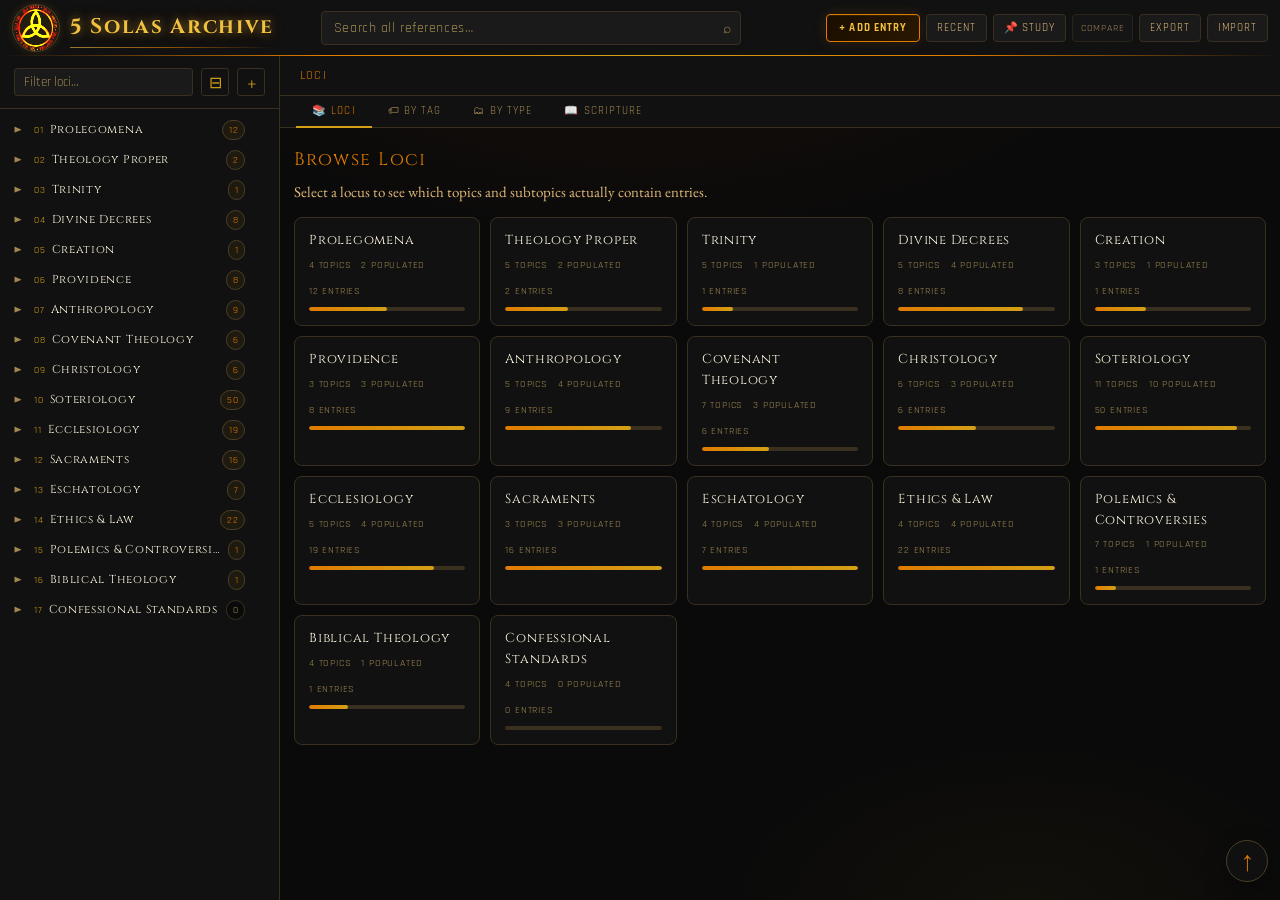
==== index.html @ 0badf87a "Add 9 new features: print, scripture index, study queue, keyboard shortcuts, See Also, collapse/expa" ====
<!DOCTYPE html>
<html lang="en">
<head>
<meta charset="UTF-8">
<meta name="viewport" content="width=device-width, initial-scale=1.0">
<title>5 Solas Archive</title>
<link rel="stylesheet" href="styles.css">
</head>
<body>
<div id="app">

  <!-- HEADER -->
  <header id="header">
    <button id="menu-toggle" onclick="toggleSidebar()" aria-label="Toggle sidebar">☰</button>
    <span id="header-logo-wrap"><img id="header-logo" src="logo.jpg" alt="5 Solas Archive" onerror="this.style.visibility='hidden'"></span>
    <span id="header-title">5 Solas Archive</span>
    <div id="header-search-wrap">
      <input type="text" id="global-search" placeholder="Search all references…" oninput="handleGlobalSearch(this.value)">
      <span class="search-icon">⌕</span>
    </div>
    <div id="header-actions">
      <button id="quick-add-btn" onclick="openQuickAddModal()">+ Add Entry</button>
      <button class="hdr-btn" onclick="showView('recent')">Recent</button>
      <button class="hdr-btn" onclick="showView('study-queue')">📌 Study</button>
      <button class="hdr-btn secondary" id="compare-btn" onclick="showView('compare')">Compare</button>
      <button class="hdr-btn" onclick="exportData()">Export</button>
      <button class="hdr-btn" onclick="document.getElementById('import-file').click()">Import</button>
      <input type="file" id="import-file" accept=".json" style="display:none" onchange="importData(this)">
    </div>
  </header>

  <!-- BODY -->
  <div id="body">

    <!-- SIDEBAR -->
    <nav id="sidebar">
      <div id="sidebar-header">
        <input type="text" id="sidebar-search" placeholder="Filter loci…" oninput="filterTree(this.value)">
        <button id="collapse-tree-btn" onclick="collapseAllTree()" title="Collapse all">⊟</button>
        <button id="add-locus-btn" onclick="openAddNodeModal('locus',null,null)" title="Add Locus">+</button>
      </div>
      <div id="sidebar-tree"></div>
    </nav>

    <!-- SIDEBAR OVERLAY (mobile tap-outside-to-close) -->
    <div id="sidebar-overlay" onclick="closeSidebarMobile()"></div>

    <!-- MAIN -->
    <div id="main">
      <div id="breadcrumb"><span class="bc-item">Select a subtopic</span></div>

      <!-- VIEW TABS -->
      <div id="view-tabs">
        <button class="view-tab active" id="tab-loki" onclick="switchTab('loki')">📚 Loci</button>
        <button class="view-tab" id="tab-tags" onclick="switchTab('tags')">🏷 By Tag</button>
        <button class="view-tab" id="tab-resource" onclick="switchTab('resource')">🗂 By Type</button>
        <button class="view-tab" id="tab-scripture" onclick="switchTab('scripture')">📖 Scripture</button>
      </div>

      <div id="content-area">
        <!-- PULL-TO-REFRESH INDICATOR -->
        <div id="ptr-indicator"><span id="ptr-icon">↓</span><span id="ptr-text">Pull to refresh</span></div>
        <div id="welcome" style="display:none">
          <img id="welcome-logo" src="logo.jpg" alt="5 Solas Archive" onerror="this.style.display='none'">
          <h1>5 Solas Archive</h1>
          <p>A Reformed reference tool for Scripture, confessions, quotes, books, and resources</p>
          <div class="welcome-divider"></div>
          <div id="welcome-stats">
            <div class="ws-stat"><div class="ws-num" id="stat-loci">17</div><div class="ws-label">Loci</div></div>
            <div class="ws-stat"><div class="ws-num" id="stat-entries">0</div><div class="ws-label">Entries</div></div>
            <div class="ws-stat"><div class="ws-num" id="stat-tags">0</div><div class="ws-label">Tags</div></div>
          </div>
          <div id="loci-overview"></div>
        </div>
        <div id="locus-view"      style="display:none"></div>
        <div id="topic-view"      style="display:none"></div>
        <div id="subtopic-view"   style="display:none"></div>
        <div id="search-results"  style="display:none"></div>
        <div id="recent-view"     style="display:none"></div>
        <div id="tag-view"        style="display:none"></div>
        <div id="resource-view"   style="display:none"></div>
        <div id="compare-view"        style="display:none"></div>
        <div id="study-queue-view"    style="display:none"></div>
        <div id="scripture-index-view" style="display:none"></div>
      </div>
    </div>
  </div>
</div>

<!-- MODAL -->
<div id="modal-overlay" onclick="closeModalOnOverlay(event)">
  <div id="modal">
    <div id="modal-header">
      <span id="modal-title">Add Entry</span>
      <button id="modal-close" onclick="closeModal()">✕</button>
    </div>
    <div id="modal-body"></div>
    <div id="modal-footer">
      <button class="btn btn-secondary" onclick="closeModal()">Cancel</button>
      <button class="btn btn-primary" id="modal-save-btn" onclick="saveModalEntry()">Save</button>
    </div>
  </div>
</div>

<div id="entry-detail-overlay" onclick="closeEntryDetailOnOverlay(event)">
  <div id="entry-detail-modal"></div>
</div>

<button id="chrome-toggle-btn" type="button" onclick="toggleChromeMinimized()" title="Hide top bars" aria-label="Hide top bars">↑</button>

<!-- KEYBOARD SHORTCUTS OVERLAY -->
<div id="shortcuts-overlay" onclick="if(event.target===this)toggleShortcutsOverlay()">
  <div id="shortcuts-box">
    <h3>Keyboard Shortcuts</h3>
    <table class="shortcut-table">
      <tbody>
        <tr><td><kbd>/</kbd></td><td>Focus search</td></tr>
        <tr><td><kbd>N</kbd></td><td>New entry</td></tr>
        <tr><td><kbd>H</kbd></td><td>Go home (Loci)</td></tr>
        <tr><td><kbd>?</kbd></td><td>Show / hide shortcuts</td></tr>
        <tr><td><kbd>Esc</kbd></td><td>Close overlay / modal</td></tr>
      </tbody>
    </table>
    <button id="shortcuts-close-btn" onclick="toggleShortcutsOverlay()">Close</button>
  </div>
</div>

<script src="app.js"></script>
</body>
</html>
---- styles.css ----
@import url('https://fonts.googleapis.com/css2?family=Cinzel:wght@400;600;700&family=Courier+Prime:ital,wght@0,400;0,700;1,400&family=EB+Garamond:ital,wght@0,400;0,500;1,400&family=Rajdhani:wght@400;500;600;700&family=Source+Serif+4:wght@400;500;600;700&display=swap');

  :root {
    --bg:        #0a0a0a;
    --bg2:       #111111;
    --bg3:       #1a1a1a;
    --bg4:       #222222;
    --border:    #3a3020;
    --border2:   #4a3f28;
    --gold:      #d4a017;
    --gold2:     #e07b00;
    --gold3:     #f0c040;
    --amber:     #e07b00;
    --text:      #fff8e0;
    --text2:     #e0b87a;
    --text3:     #a08850;
    --red:       #8b2020;
    --green:     #1a5c2a;
    --sidebar-w: 280px;
    --header-h:  56px;
  }

  *, *::before, *::after { box-sizing: border-box; margin: 0; padding: 0; }
  html { height: 100%; overscroll-behavior-y: none; }
  body { height: 100%; overflow: hidden; overscroll-behavior-y: none; }
  body {
    font-family: 'EB Garamond', Georgia, serif; color: var(--text); font-size: 17px; line-height: 1.6;
    background: var(--bg);
    background-image:
      radial-gradient(ellipse 60% 40% at 50% 0%, rgba(200,80,0,0.07) 0%, transparent 70%),
      radial-gradient(ellipse 40% 30% at 80% 100%, rgba(212,160,23,0.04) 0%, transparent 60%);
  }
  button { cursor: pointer; font-family: inherit; }
  input, textarea, select { font-family: inherit; }
  a { color: var(--gold2); text-decoration: none; }
  a:hover { color: var(--gold3); }
  ::-webkit-scrollbar { width: 5px; height: 5px; }
  ::-webkit-scrollbar-track { background: var(--bg2); }
  ::-webkit-scrollbar-thumb { background: var(--border2); border-radius: 3px; }

  /* ===== LAYOUT ===== */
  #app { display: flex; flex-direction: column; height: 100vh; }

  /* ===== HEADER ===== */
  #header {
    min-height: var(--header-h);
    background: var(--bg2);
    border-bottom: none;
    display: flex; align-items: center;
    padding: 0 12px; gap: 10px;
    flex-shrink: 0; z-index: 100; overflow: hidden;
    position: relative;
  }
  #header::after {
    content: '';
    position: absolute; bottom: 0; left: 0; right: 0; height: 1px;
    background: linear-gradient(90deg, transparent, var(--amber), var(--gold), var(--amber), transparent);
    pointer-events: none;
  }
  #header-logo-wrap {
    width: 48px; height: 48px; flex-shrink: 0;
    border-radius: 50%;
    border: 1px solid var(--border2);
    background: rgba(212,160,23,.08);
    overflow: hidden;
    display: inline-flex; align-items: center; justify-content: center;
    box-shadow: 0 0 8px rgba(200,134,10,.18);
  }
  #header-logo { width: 48px; height: 48px; clip-path: circle(49% at center); mix-blend-mode: screen; filter: contrast(2.5) drop-shadow(0 0 9px rgba(200,134,10,.7)); }
  #header-title {
    font-family: 'Cinzel', serif;
    font-size: 21px;
    font-weight: 700;
    letter-spacing: .08em;
    color: var(--gold3);
    text-transform: none;
    text-shadow:
      0 0 8px  rgba(240,192,64,.55),
      0 0 18px rgba(224,123,0,.30),
      0 0 36px rgba(212,160,23,.14),
      0 1px 2px rgba(0,0,0,.7);
    white-space: nowrap;
    flex-shrink: 0;
    position: relative;
  }
  #header-title::after {
    content: '';
    position: absolute;
    bottom: -3px;
    left: 0;
    width: 100%;
    height: 1px;
    background: linear-gradient(90deg, var(--gold3), var(--amber), transparent);
    opacity: .6;
  }
  #header-search-wrap { flex: 1; max-width: 420px; position: relative; margin: 0 auto; }
  #global-search {
    width: 100%; background: var(--bg3); border: 1px solid var(--border);
    color: var(--text); padding: 7px 36px 7px 12px; border-radius: 4px;
    font-size: 14px; font-family: 'Rajdhani', sans-serif; letter-spacing: .04em;
    outline: none; transition: border-color .2s;
  }
  #global-search:focus { border-color: var(--gold); }
  #global-search::placeholder { color: var(--text3); }
  .search-icon { position: absolute; right: 10px; top: 50%; transform: translateY(-50%); color: var(--text3); font-size: 14px; pointer-events: none; }
  #header-actions { display: flex; gap: 6px; flex-shrink: 0; margin-left: auto; }
  .hdr-btn {
    background: var(--bg3); border: 1px solid var(--border); color: var(--text2);
    padding: 6px 10px; border-radius: 4px; font-family: 'Rajdhani', sans-serif;
    font-size: 11px; letter-spacing: .08em; text-transform: uppercase;
    transition: all .2s; white-space: nowrap; flex-shrink: 0;
  }
  .hdr-btn:hover { border-color: var(--gold); color: var(--gold2); }
  .hdr-btn.active { border-color: var(--gold); color: var(--gold2); background: rgba(200,134,10,.08); }

  /* Quick Add Button — gradient accent */
  #quick-add-btn {
    background: linear-gradient(135deg, #1a0e00, #2a1800); border: 1px solid var(--amber); color: var(--gold3);
    padding: 6px 12px; border-radius: 4px; font-family: 'Rajdhani', sans-serif;
    font-size: 11px; letter-spacing: .1em; text-transform: uppercase; font-weight: 700;
    transition: all .2s; white-space: nowrap; flex-shrink: 0;
    box-shadow: 0 0 14px rgba(224,123,0,0.15), inset 0 1px 0 rgba(240,192,64,0.08);
  }
  #quick-add-btn:hover { background: linear-gradient(135deg, #2a1800, #3a2200); box-shadow: 0 0 20px rgba(224,123,0,0.25), inset 0 1px 0 rgba(240,192,64,0.12); }

  /* ===== BODY SPLIT ===== */
  #body { display: flex; flex: 1; overflow: hidden; }

  /* ===== SIDEBAR ===== */
  #sidebar {
    width: var(--sidebar-w); background: var(--bg2);
    border-right: 1px solid var(--border);
    display: flex; flex-direction: column; flex-shrink: 0; overflow: hidden;
  }
  #sidebar-header { padding: 12px 14px; border-bottom: 1px solid var(--border); display: flex; align-items: center; gap: 8px; }
  #sidebar-search {
    flex: 1; background: var(--bg3); border: 1px solid var(--border); color: var(--text);
    padding: 5px 9px; border-radius: 3px; font-size: 13px; font-family: 'Rajdhani', sans-serif; outline: none;
  }
  #sidebar-search:focus { border-color: var(--gold); }
  #sidebar-search::placeholder { color: var(--text3); }
  #add-locus-btn, #collapse-tree-btn {
    background: none; border: 1px solid var(--border); color: var(--gold);
    width: 28px; height: 28px; border-radius: 3px; font-size: 16px;
    display: flex; align-items: center; justify-content: center; flex-shrink: 0; transition: all .2s;
  }
  #add-locus-btn:hover, #collapse-tree-btn:hover { border-color: var(--gold); background: rgba(212,160,23,.1); }
  #sidebar-tree { flex: 1; overflow-y: auto; padding: 6px 0; }

  /* Tree nodes */
  .tree-locus-header {
    display: flex; align-items: center; padding: 5px 10px 5px 14px;
    cursor: pointer; user-select: none; transition: background .15s; gap: 6px;
    position: relative;
  }
  .tree-locus-header:hover { background: var(--bg3); }
  .tree-locus-header:hover .tree-node-add { opacity: 1; }
  .tree-arrow { font-size: 10px; color: var(--text3); width: 14px; flex-shrink: 0; transition: transform .2s; }
  .tree-locus.open > .tree-locus-header > .tree-arrow { transform: rotate(90deg); }
  .tree-locus-num { font-family: 'Rajdhani', sans-serif; font-size: 10px; color: var(--gold); letter-spacing: .08em; flex-shrink: 0; }
  .tree-locus-name { font-family: 'Cinzel', serif; font-size: 11.5px; letter-spacing: .06em; color: var(--text); flex: 1; white-space: nowrap; overflow: hidden; text-overflow: ellipsis; }
  .tree-locus.selected > .tree-locus-header { background: rgba(200,134,10,.12); }
  .tree-locus.selected > .tree-locus-header .tree-locus-name { color: var(--gold2); }
  .tree-children { display: none; padding-left: 12px; }
  .tree-locus.open > .tree-children { display: block; }

  .tree-topic-header {
    display: flex; align-items: center; padding: 4px 10px 4px 10px;
    cursor: pointer; transition: background .15s; gap: 6px; position: relative;
  }
  .tree-topic-header:hover { background: var(--bg3); }
  .tree-topic-header:hover .tree-node-add { opacity: 1; }
  .tree-topic-name {
    font-family: 'Rajdhani', sans-serif; font-size: 12px; letter-spacing: .06em;
    text-transform: uppercase; color: var(--text2); flex: 1;
    white-space: nowrap; overflow: hidden; text-overflow: ellipsis;
  }
  .tree-topic.selected > .tree-topic-header .tree-topic-name { color: var(--gold); }
  .tree-subtopics { display: none; padding-left: 14px; }
  .tree-topic.open > .tree-subtopics { display: block; }

  .tree-subtopic {
    padding: 3px 10px 3px 8px; cursor: pointer; font-family: 'EB Garamond', serif;
    font-size: 13px; color: var(--text3); white-space: nowrap; overflow: hidden; text-overflow: ellipsis;
    border-left: 2px solid transparent; transition: all .15s;
    display: flex; align-items: center; gap: 4px; position: relative;
  }
  .tree-subtopic:hover { color: var(--text); background: var(--bg3); }
  .tree-subtopic.active { color: var(--gold2); border-left-color: var(--gold); background: rgba(200,134,10,.08); }
  .tree-subtopic span.st-label { flex: 1; overflow: hidden; text-overflow: ellipsis; }

  /* Inline add buttons on hover in tree */
  .tree-node-add {
    opacity: 0; background: none; border: 1px solid var(--border2); color: var(--gold);
    width: 18px; height: 18px; border-radius: 2px; font-size: 12px;
    display: flex; align-items: center; justify-content: center;
    flex-shrink: 0; transition: all .15s; line-height: 1;
  }
  .tree-node-add:hover { background: rgba(200,134,10,.2); border-color: var(--gold); }

  /* ===== MAIN PANEL ===== */
  #main { flex: 1; display: flex; flex-direction: column; overflow: hidden; }

  /* Breadcrumb */
  #breadcrumb {
    padding: 10px 20px; border-bottom: 1px solid var(--border);
    display: flex; align-items: center; gap: 6px;
    font-family: 'Rajdhani', sans-serif; font-size: 12px; letter-spacing: .1em;
    text-transform: uppercase; color: var(--text3); flex-shrink: 0;
    background: var(--bg2); flex-wrap: wrap; overflow: hidden;
  }
  .bc-sep { color: var(--border2); flex-shrink: 0; }
  .bc-item { color: var(--text2); overflow: hidden; text-overflow: ellipsis; white-space: nowrap; max-width: 160px; }
  .bc-item.current { color: var(--gold2); max-width: 220px; }
  .bc-link { cursor: pointer; }
  .bc-link:hover { color: var(--gold2); }

  /* View tabs */
  #view-tabs {
    display: flex; gap: 0; border-bottom: 1px solid var(--border);
    background: var(--bg2); flex-shrink: 0; padding: 0 16px;
  }
  .view-tab {
    padding: 8px 16px; font-family: 'Rajdhani', sans-serif; font-size: 11px;
    letter-spacing: .1em; text-transform: uppercase; color: var(--text3);
    border: none; background: none; border-bottom: 2px solid transparent;
    margin-bottom: -1px; cursor: pointer; transition: all .2s;
  }
  .view-tab:hover { color: var(--text2); }
  .view-tab.active { color: var(--gold2); border-bottom-color: var(--gold); }

  /* Sidebar overlay (mobile tap-outside-to-close) */
  #sidebar-overlay { display: none; position: fixed; inset: 0; z-index: 40; background: rgba(0,0,0,.45); }
  #sidebar-overlay.visible { display: block; }

  /* Pull-to-refresh indicator */
  #ptr-indicator {
    display: flex; align-items: center; justify-content: center; gap: 8px;
    height: 0; overflow: hidden; flex-shrink: 0;
    color: var(--gold2); font-family: 'Rajdhani', sans-serif; font-size: 13px;
    letter-spacing: .05em; background: var(--bg2);
  }
  #ptr-icon { font-size: 18px; display: inline-block; transition: transform .2s; }

  /* Content area */
  #content-area { flex: 1; overflow-y: auto; overflow-x: hidden; padding: 0; overscroll-behavior-y: contain; }
  #subtopic-view { padding: 20px 20px 60px 20px; }
  #recent-view   { padding: 20px 20px 60px 20px; }
  #search-results { padding: 20px 20px 60px 20px; }
  #tag-view      { padding: 20px 20px 60px 20px; }
  #resource-view { padding: 20px 20px 60px 20px; }
  #compare-view  { padding: 20px; height: 100%; display: flex; flex-direction: column; }

  /* ===== WELCOME SCREEN ===== */
  #welcome {
    display: flex; flex-direction: column; align-items: center; justify-content: center;
    min-height: 100%; gap: 24px; padding: 40px; text-align: center;
    box-sizing: border-box; max-width: 100%;
  }
  #welcome-logo { width: 120px; height: 120px; clip-path: circle(49% at center); mix-blend-mode: screen; filter: contrast(2.5) drop-shadow(0 0 28px rgba(200,134,10,.75)); flex-shrink: 0; }
  #welcome h1 {
    font-family: 'Cinzel', serif;
    font-size: 30px;
    letter-spacing: .16em;
    background: linear-gradient(160deg, var(--gold3) 0%, var(--gold) 45%, var(--amber) 100%);
    -webkit-background-clip: text;
    -webkit-text-fill-color: transparent;
    background-clip: text;
    text-transform: uppercase;
    overflow-wrap: break-word;
    word-break: break-word;
    max-width: 100%;
    filter: drop-shadow(0 0 12px rgba(212,160,23,.35));
  }
  #welcome p { font-family: 'EB Garamond', serif; font-style: italic; font-size: 18px; color: var(--text2); max-width: 480px; line-height: 1.7; }
  #welcome-stats { display: flex; gap: 36px; flex-wrap: wrap; justify-content: center; }
  .welcome-divider {
    width: 160px;
    height: 1px;
    background: linear-gradient(90deg, transparent, var(--gold), transparent);
    opacity: .5;
    flex-shrink: 0;
  }
  .ws-stat { text-align: center; }
  .ws-num { font-family: 'Cinzel', serif; font-size: 32px; color: var(--gold); }
  .ws-label { font-family: 'Rajdhani', sans-serif; font-size: 12px; letter-spacing: .14em; text-transform: uppercase; color: var(--text3); }

  /* ===== SUBTOPIC VIEW ===== */
  #subtopic-title { font-family: 'Cinzel', serif; font-size: 22px; letter-spacing: .1em; color: var(--gold2); margin-bottom: 6px; }
  #subtopic-meta {
    font-family: 'Rajdhani', sans-serif; font-size: 13px; letter-spacing: .1em; text-transform: uppercase;
    color: var(--text3); margin-bottom: 20px; padding-bottom: 16px; border-bottom: 1px solid var(--border);
    display: flex; flex-wrap: wrap; gap: 6px; align-items: center;
  }
  .subtopic-meta-link {
    color: var(--text2);
    cursor: pointer;
    transition: color .15s;
  }
  .subtopic-meta-link:hover { color: var(--gold2); }
  .subtopic-meta-sep { color: var(--border2); }

  /* SECTIONS */
  .section-block { margin-bottom: 20px; border: 1px solid var(--border); border-radius: 6px; overflow: hidden; }
  .section-header { display: flex; align-items: center; gap: 10px; padding: 10px 16px; background: var(--bg3); border-bottom: 1px solid var(--border); cursor: pointer; user-select: none; }
  .section-header:hover { background: var(--bg4); }
  .section-icon { font-size: 15px; width: 20px; text-align: center; }
  .section-name { font-family: 'Cinzel', serif; font-size: 13px; letter-spacing: .14em; text-transform: uppercase; color: var(--gold); flex: 1; display: flex; align-items: center; }
  .section-name::after { content: ''; flex: 1; height: 1px; background: linear-gradient(90deg, var(--border2), transparent); margin-left: 10px; }
  .section-count { font-family: 'Rajdhani', sans-serif; font-size: 11px; color: var(--text3); background: var(--bg); padding: 2px 8px; border-radius: 10px; border: 1px solid var(--border); }
  .section-toggle { font-size: 10px; color: var(--text3); transition: transform .2s; }
  .section-block.collapsed .section-toggle { transform: rotate(-90deg); }
  .section-add-inline {
    background: none; border: 1px solid var(--border2); color: var(--gold);
    width: 26px; height: 26px; border-radius: 3px; font-size: 16px;
    display: flex; align-items: center; justify-content: center; flex-shrink: 0;
    transition: all .2s; font-family: monospace; line-height: 1;
  }
  .section-add-inline:hover { border-color: var(--gold2); background: rgba(200,134,10,.15); color: var(--gold2); }
  .section-body { padding: 12px; display: flex; flex-direction: column; gap: 8px; background: var(--bg2); }
  .section-block.collapsed .section-body { display: none; }
  @media (hover: none) { .entry-card-actions { opacity: 1 !important; } }
  .add-entry-btn {
    display: flex; align-items: center; gap: 6px; background: none;
    border: 1px dashed var(--border2); color: var(--text3); padding: 8px 12px; border-radius: 4px;
    font-family: 'Rajdhani', sans-serif; font-size: 12px; letter-spacing: .08em; text-transform: uppercase;
    transition: all .2s; width: 100%;
  }
  .add-entry-btn:hover { border-color: var(--gold); color: var(--gold2); background: rgba(200,134,10,.05); }

  /* ENTRY CARDS */
  .entry-card { background: var(--bg); border: 1px solid var(--border); border-radius: 5px; padding: 12px 14px; position: relative; transition: border-color .2s; }
  .entry-card:hover { border-color: var(--border2); }
  .entry-card.pinned { border-left: 3px solid var(--gold); }
  .entry-card-top { display: flex; align-items: flex-start; gap: 10px; margin-bottom: 6px; }
  .entry-card-title { font-family: 'Cinzel', serif; font-size: 15px; letter-spacing: .04em; color: var(--text); flex: 1; line-height: 1.35; }
  .entry-card-actions { display: flex; gap: 4px; opacity: 0; transition: opacity .2s; }
  .entry-card:hover .entry-card-actions { opacity: 1; }
  .entry-action-btn { background: none; border: 1px solid var(--border); color: var(--text3); width: 24px; height: 24px; border-radius: 3px; font-size: 11px; display: flex; align-items: center; justify-content: center; transition: all .15s; }
  .entry-action-btn:hover { border-color: var(--gold); color: var(--gold); }
  .entry-action-btn.del:hover { border-color: #b03030; color: #b03030; }
  .entry-card-body {
    font-family: 'Source Serif 4', Georgia, serif;
    font-size: 16px;
    color: var(--text2);
    line-height: 1.72;
    letter-spacing: 0;
  }
  .entry-quote-text {
    font-family: 'Source Serif 4', Georgia, serif;
    font-style: italic;
    color: var(--text);
    font-size: 18px;
    border-left: 3px solid var(--gold);
    padding-left: 12px;
    margin-bottom: 8px;
    line-height: 1.75;
    letter-spacing: 0;
  }
  .confessional-entry-text {
    font-family: 'Source Serif 4', Georgia, serif;
    font-style: normal;
    font-size: 17px;
    line-height: 1.78;
    letter-spacing: 0;
  }
  .confessional-entry-text p { margin: 0 0 .85em 0; }
  .confessional-entry-text p:last-child { margin-bottom: 0; }
  .entry-meta { font-family: 'Rajdhani', sans-serif; font-size: 14px; letter-spacing: .06em; color: var(--text3); display: flex; gap: 14px; flex-wrap: wrap; margin-top: 8px; line-height: 1.45; }
  .entry-meta span { display: flex; align-items: center; gap: 4px; }

  .confessional-proofs {
    margin-top: 12px;
    padding-top: 10px;
    border-top: 1px solid rgba(212,160,23,.18);
  }
  .proof-links-label {
    display: block;
    color: var(--gold2);
    font-family: 'Rajdhani', sans-serif;
    font-size: 12px;
    font-weight: 700;
    text-transform: uppercase;
    letter-spacing: .1em;
    margin-bottom: 8px;
  }
  .proof-links-help {
    display: block;
    color: var(--text3);
    font-family: 'Rajdhani', sans-serif;
    font-size: 11px;
    letter-spacing: .04em;
    margin-top: 8px;
  }
  .proof-links-wrap {
    display: flex;
    flex-wrap: wrap;
    gap: 8px;
  }
  .proof-link-chip {
    display: inline-flex;
    align-items: center;
    gap: 6px;
    padding: 6px 10px;
    border-radius: 999px;
    border: 1px solid rgba(200,134,10,.34);
    background: rgba(200,134,10,.08);
    color: var(--gold3);
    font-family: 'Rajdhani', sans-serif;
    font-size: 13px;
    letter-spacing: .05em;
    line-height: 1.3;
    text-decoration: none;
    transition: all .18s;
  }
  .proof-link-chip:hover {
    background: rgba(200,134,10,.18);
    border-color: var(--gold2);
    color: var(--gold3);
    transform: translateY(-1px);
  }
  .proof-link-chip::before {
    content: '✝';
    font-size: 11px;
    opacity: .9;
  }
  .entry-tags { display: flex; gap: 5px; flex-wrap: wrap; margin-top: 7px; }
  .tag-pill {
    background: rgba(200,134,10,.12); border: 1px solid rgba(200,134,10,.25);
    color: var(--gold2); font-family: 'Rajdhani', sans-serif; font-size: 10px;
    letter-spacing: .08em; text-transform: uppercase; padding: 2px 8px;
    border-radius: 12px; cursor: pointer; transition: all .15s;
  }
  .tag-pill:hover { background: rgba(200,134,10,.25); }
  .tag-pill.selected { background: rgba(200,134,10,.4); border-color: var(--gold2); color: var(--gold3); }

  /* Scripture */
  .scripture-ref { font-family: 'Cinzel', serif; font-size: 13px; color: var(--gold2); margin-bottom: 4px; }
  .scripture-type { font-family: 'Rajdhani', sans-serif; font-size: 10px; letter-spacing: .1em; text-transform: uppercase; padding: 2px 7px; border-radius: 3px; margin-left: 8px; }
  .scripture-type.proof { background: rgba(26,92,42,.3); color: #5cb87a; border: 1px solid rgba(26,92,42,.5); }
  .scripture-type.typological { background: rgba(200,134,10,.15); color: var(--gold2); border: 1px solid rgba(200,134,10,.3); }
  .scripture-type.disputed { background: rgba(139,32,32,.2); color: #d06060; border: 1px solid rgba(139,32,32,.4); }

  /* ===== SEARCH RESULTS ===== */
  #search-results h2, #tag-view h2, #resource-view h2, #recent-view h2, #compare-view h2 {
    font-family: 'Cinzel', serif; font-size: 16px; color: var(--gold2);
    letter-spacing: .1em; margin-bottom: 16px; padding-bottom: 10px; border-bottom: 1px solid var(--border);
  }
  .search-result-item { background: var(--bg3); border: 1px solid var(--border); border-radius: 5px; padding: 12px 14px; margin-bottom: 10px; cursor: pointer; transition: all .2s; }
  .search-result-item:hover { border-color: var(--gold); background: var(--bg4); }
  .sr-path { font-family: 'Rajdhani', sans-serif; font-size: 10px; letter-spacing: .1em; text-transform: uppercase; color: var(--gold); margin-bottom: 5px; }
  .sr-title { font-family: 'Cinzel', serif; font-size: 13px; color: var(--text); margin-bottom: 4px; }
  .sr-snippet { font-size: 13px; color: var(--text2); }

  /* ===== TAG VIEW ===== */
  .tag-index-grid { display: flex; flex-wrap: wrap; gap: 8px; margin-bottom: 24px; }
  .tag-index-pill {
    background: var(--bg3); border: 1px solid var(--border2); color: var(--text2);
    font-family: 'Rajdhani', sans-serif; font-size: 11px; letter-spacing: .08em;
    text-transform: uppercase; padding: 4px 12px; border-radius: 14px; cursor: pointer; transition: all .2s;
    display: flex; align-items: center; gap: 6px;
  }
  .tag-index-pill:hover { border-color: var(--gold); color: var(--gold2); }
  .tag-index-pill.active { background: linear-gradient(135deg, #2a1800, #1a1000); border-color: var(--amber); color: var(--amber); box-shadow: 0 0 6px rgba(224,123,0,0.2); }
  .tag-count-badge { font-size: 9px; background: var(--bg); border: 1px solid var(--border); color: var(--text3); padding: 1px 5px; border-radius: 8px; }
  .tag-results-header { font-family: 'Cinzel', serif; font-size: 13px; letter-spacing: .1em; color: var(--gold); margin-bottom: 12px; }

  /* ===== RESOURCE VIEW ===== */
  .resource-filter-bar { display: flex; flex-wrap: wrap; gap: 8px; margin-bottom: 16px; align-items: center; }
  .res-filter-btn {
    background: var(--bg3); border: 1px solid var(--border); color: var(--text3);
    font-family: 'Rajdhani', sans-serif; font-size: 11px; letter-spacing: .08em;
    text-transform: uppercase; padding: 5px 12px; border-radius: 4px; cursor: pointer; transition: all .2s;
    display: flex; align-items: center; gap: 6px;
  }
  .res-filter-btn:hover { border-color: var(--gold); color: var(--gold2); }
  .res-filter-btn.active { background: linear-gradient(135deg, #2a1800, #1a1000); border-color: var(--amber); color: var(--amber); box-shadow: 0 0 6px rgba(224,123,0,0.2); }
  .res-search-wrap { position: relative; flex: 1; max-width: 340px; }
  .res-search { width: 100%; background: var(--bg3); border: 1px solid var(--border); color: var(--text); padding: 6px 32px 6px 10px; border-radius: 4px; font-size: 13px; font-family: 'Rajdhani', sans-serif; outline: none; }
  .res-search:focus { border-color: var(--gold); }
  .res-search::placeholder { color: var(--text3); }
  .res-sort-wrap { display: flex; align-items: center; gap: 6px; margin-left: auto; }
  .res-sort-label { font-family: 'Rajdhani', sans-serif; font-size: 10px; letter-spacing: .1em; text-transform: uppercase; color: var(--text3); }
  .res-sort-select { background: var(--bg3); border: 1px solid var(--border); color: var(--text2); padding: 4px 8px; border-radius: 3px; font-size: 12px; font-family: 'Rajdhani', sans-serif; outline: none; appearance: none; }

  /* ===== MODAL ===== */
  #modal-overlay { position: fixed; inset: 0; background: rgba(0,0,0,.75); display: none; align-items: center; justify-content: center; z-index: 1000; padding: 20px; }
  #modal-overlay.open { display: flex; }
  #modal { background: var(--bg2); border: 1px solid var(--border2); border-radius: 8px; width: 100%; max-width: 600px; max-height: 88vh; overflow-y: auto; display: flex; flex-direction: column; }
  #modal-header { padding: 16px 20px; border-bottom: 1px solid var(--border); display: flex; align-items: center; gap: 12px; flex-shrink: 0; background: var(--bg3); }
  #modal-title { font-family: 'Cinzel', serif; font-size: 14px; letter-spacing: .1em; color: var(--gold2); flex: 1; overflow: hidden; text-overflow: ellipsis; white-space: nowrap; }
  #modal-close { background: none; border: none; color: var(--text3); font-size: 18px; padding: 4px; transition: color .2s; }
  #modal-close:hover { color: var(--text); }
  #modal-body { padding: 20px; flex: 1; overflow-y: auto; }
  #modal-footer { padding: 14px 20px; border-top: 1px solid var(--border); display: flex; justify-content: flex-end; gap: 10px; flex-shrink: 0; }

  /* Forms */
  .form-group { margin-bottom: 14px; }
  .form-label { font-family: 'Rajdhani', sans-serif; font-size: 11px; letter-spacing: .12em; text-transform: uppercase; color: var(--text3); display: block; margin-bottom: 5px; }
  .form-input, .form-textarea, .form-select {
    width: 100%; background: var(--bg3); border: 1px solid var(--border); color: var(--text);
    padding: 8px 10px; border-radius: 4px; font-family: 'EB Garamond', serif; font-size: 14px; outline: none; transition: border-color .2s;
  }
  .form-input:focus, .form-textarea:focus, .form-select:focus { border-color: var(--gold); }
  .form-textarea { min-height: 80px; resize: vertical; }
  .form-select { appearance: none; }
  .form-row { display: grid; grid-template-columns: 1fr 1fr; gap: 12px; }

  /* Tag input */
  .tag-input-wrap { border: 1px solid var(--border); border-radius: 4px; background: var(--bg3); padding: 6px 8px; display: flex; flex-wrap: wrap; gap: 5px; cursor: text; transition: border-color .2s; }
  .tag-input-wrap:focus-within { border-color: var(--gold); }
  .tag-input-wrap .tag-pill { cursor: default; display: flex; align-items: center; gap: 4px; }
  .tag-pill-remove { background: none; border: none; color: var(--gold3); font-size: 11px; padding: 0 0 0 2px; line-height: 1; opacity: .7; }
  .tag-pill-remove:hover { opacity: 1; }
  .tag-text-input { background: none; border: none; outline: none; color: var(--text); font-size: 13px; font-family: 'Rajdhani', sans-serif; flex: 1; min-width: 80px; padding: 2px 4px; }
  .tag-dropdown {
    position: absolute; z-index: 200; background: var(--bg2); border: 1px solid var(--border2);
    border-radius: 4px; max-height: 200px; overflow-y: auto; width: 100%;
    box-shadow: 0 8px 24px rgba(0,0,0,.5);
  }
  .tag-dropdown-item { padding: 6px 12px; font-family: 'Rajdhani', sans-serif; font-size: 12px; letter-spacing: .06em; text-transform: uppercase; cursor: pointer; color: var(--text2); transition: all .15s; }
  .tag-dropdown-item:hover { background: var(--bg3); color: var(--gold2); }
  .tag-input-container { position: relative; }

  /* Quick add locus/topic/subtopic selectors */
  .quick-add-path { display: flex; gap: 8px; margin-bottom: 14px; align-items: flex-end; flex-wrap: wrap; }
  .quick-add-path .form-select { flex: 1; }
  .qa-field-wrap { display: flex; flex-direction: column; gap: 4px; flex: 1; min-width: 120px; }
  .qa-row { display: flex; gap: 5px; align-items: center; }
  .qa-add-btn { background: none; border: 1px solid var(--border2); color: var(--gold); height: 34px; padding: 0 8px; border-radius: 3px; font-size: 16px; font-family: monospace; display: flex; align-items: center; justify-content: center; flex-shrink: 0; transition: all .2s; line-height: 1; }
  .qa-add-btn:hover { border-color: var(--gold2); background: rgba(200,134,10,.15); color: var(--gold2); }
  .qa-inline-form { background: var(--bg3); border: 1px solid var(--border2); border-radius: 4px; padding: 8px 10px; margin-top: 4px; gap: 6px; align-items: center; display: none; }
  .qa-inline-form.open { display: flex; }
  .qa-inline-form input { flex: 1; background: var(--bg); border: 1px solid var(--border); color: var(--text); padding: 5px 8px; border-radius: 3px; font-size: 13px; font-family: inherit; outline: none; }
  .qa-inline-form input:focus { border-color: var(--gold); }
  .qa-inline-form .btn { padding: 5px 10px; font-size: 11px; }
  .file-upload-zone { border: 1px dashed var(--border2); border-radius: 4px; padding: 14px 12px; text-align: center; cursor: pointer; transition: all .2s; background: var(--bg3); font-family: 'Rajdhani', sans-serif; font-size: 12px; letter-spacing: .06em; color: var(--text3); }
  .file-upload-zone:hover, .file-upload-zone.dragover { border-color: var(--gold); color: var(--gold2); background: rgba(200,134,10,.05); }
  .file-preview-row { display: flex; align-items: center; gap: 10px; padding: 8px 10px; background: var(--bg3); border: 1px solid var(--border); border-radius: 4px; margin-top: 8px; }
  .file-preview-img { width: 44px; height: 44px; object-fit: cover; border-radius: 3px; border: 1px solid var(--border); }
  .file-preview-info { flex: 1; min-width: 0; }
  .file-preview-name { font-size: 13px; color: var(--text); overflow: hidden; text-overflow: ellipsis; white-space: nowrap; }
  .file-preview-size { font-size: 11px; color: var(--text3); font-family: 'Rajdhani', sans-serif; letter-spacing: .04em; }
  .file-preview-remove { background: none; border: none; color: var(--text3); font-size: 16px; padding: 2px; cursor: pointer; transition: color .15s; }
  .file-preview-remove:hover { color: #c05050; }

  /* Buttons */
  .btn { padding: 8px 18px; border-radius: 4px; font-family: 'Rajdhani', sans-serif; font-size: 13px; letter-spacing: .1em; text-transform: uppercase; border: 1px solid; transition: all .2s; }
  .btn-primary { background: linear-gradient(135deg, #1a0e00, #2a1800); border-color: var(--amber); color: var(--gold3); font-weight: 700; box-shadow: 0 0 14px rgba(224,123,0,0.15), inset 0 1px 0 rgba(240,192,64,0.08); }
  .btn-primary:hover { background: linear-gradient(135deg, #2a1800, #3a2200); box-shadow: 0 0 20px rgba(224,123,0,0.25), inset 0 1px 0 rgba(240,192,64,0.12); }
  .btn-secondary { background: none; border-color: var(--border2); color: var(--text2); }
  .btn-secondary:hover { border-color: var(--gold); color: var(--gold); }
  .btn-danger { background: none; border-color: #7a2020; color: #c05050; }
  .btn-danger:hover { background: rgba(139,32,32,.15); }

  /* Compare */
  #compare-view h2 { flex-shrink: 0; }
  .compare-controls { display: flex; gap: 12px; margin-bottom: 16px; flex-shrink: 0; }
  .compare-columns { display: flex; gap: 16px; flex: 1; overflow: hidden; }
  .compare-col { flex: 1; overflow-y: auto; }
  .compare-col-header { font-family: 'Cinzel', serif; font-size: 13px; color: var(--gold); letter-spacing: .08em; margin-bottom: 12px; padding-bottom: 8px; border-bottom: 1px solid var(--border); position: sticky; top: 0; background: var(--bg); z-index: 1; }

  /* Empty state */
  .empty-state { text-align: center; padding: 30px 20px; color: var(--text3); font-style: italic; font-size: 14px; }

  /* Divider */
  .gold-divider { height: 1px; background: linear-gradient(to right, transparent, var(--gold), transparent); margin: 0; opacity: .3; }

  /* Section path badge on resource view */
  .entry-locus-path {
    display: flex;
    flex-wrap: wrap;
    align-items: center;
    gap: 6px;
    font-family: 'Rajdhani', sans-serif;
    font-size: 12px;
    letter-spacing: .08em;
    text-transform: uppercase;
    color: var(--gold);
    margin-bottom: 4px;
    opacity: .8;
    line-height: 1.35;
  }
  .sr-sec-badge {
    display: inline-flex;
    align-items: center;
    white-space: nowrap;
    flex-shrink: 0;
    font-family: 'Rajdhani', sans-serif;
    font-size: 11px;
    letter-spacing: .08em;
    text-transform: uppercase;
    background: var(--bg4);
    border: 1px solid var(--border2);
    color: var(--text3);
    padding: 3px 8px;
    border-radius: 8px;
    margin-left: 0;
    line-height: 1.2;
  }

  /* Welcome loci overview */
  #loci-overview {
    width: min(960px, 100%);
    margin-top: 10px;
    text-align: left;
  }
  .loci-overview-title {
    font-family: 'Rajdhani', sans-serif;
    font-size: 11px;
    letter-spacing: .14em;
    text-transform: uppercase;
    color: var(--text3);
    margin-bottom: 10px;
    text-align: center;
  }
  .loci-overview-grid {
    display: grid;
    grid-template-columns: repeat(auto-fit, minmax(180px, 1fr));
    gap: 10px;
  }
  .locus-overview-card {
    background: var(--bg2);
    border: 1px solid var(--border);
    border-radius: 8px;
    padding: 12px 14px;
    cursor: pointer;
    transition: all .2s;
  }
  .locus-overview-card:hover {
    border-color: var(--gold);
    background: var(--bg3);
    transform: translateY(-1px);
  }
  .locus-overview-name {
    font-family: 'Cinzel', serif;
    font-size: 13px;
    letter-spacing: .06em;
    color: var(--text);
    margin-bottom: 6px;
  }
  .locus-overview-meta {
    font-family: 'Rajdhani', sans-serif;
    font-size: 10px;
    letter-spacing: .08em;
    text-transform: uppercase;
    color: var(--text3);
    display: flex;
    gap: 10px;
    flex-wrap: wrap;
  }



  /* Loki full-page views */
  #locus-view {
    display: none;
    padding: 18px 14px 60px;
  }
  #topic-view {
    display: none;
    padding: 18px 14px 60px;
  }
  .topic-page-header {
    margin-bottom: 14px;
    padding-bottom: 12px;
    border-bottom: 1px solid var(--border);
  }
  .topic-page-title {
    font-family: 'Cinzel', serif;
    font-size: 22px;
    letter-spacing: .08em;
    color: var(--gold2);
    margin-bottom: 6px;
  }
  .topic-page-meta {
    font-family: 'Rajdhani', sans-serif;
    font-size: 11px;
    letter-spacing: .1em;
    text-transform: uppercase;
    color: var(--text3);
    display: flex;
    flex-wrap: wrap;
    gap: 12px;
  }
  .topic-subtopic-list {
    display: flex;
    flex-direction: column;
    border: 1px solid var(--border);
    border-radius: 8px;
    overflow: hidden;
    background: var(--bg2);
  }
  .topic-subtopic-row {
    display: flex;
    align-items: center;
    gap: 12px;
    padding: 12px 14px;
    border-top: 1px solid rgba(74,63,40,.5);
    cursor: pointer;
    transition: all .18s;
  }
  .topic-subtopic-row:first-child { border-top: none; }
  .topic-subtopic-row:hover { background: rgba(200,134,10,.06); }
  .topic-subtopic-row.is-empty { opacity: .72; }
  .topic-subtopic-row.has-entries { background: linear-gradient(180deg, rgba(200,134,10,.03), transparent 70%); }
  .topic-subtopic-main { flex: 1; min-width: 0; }
  .topic-subtopic-name {
    font-size: 18px;
    color: var(--text);
    line-height: 1.35;
    margin-bottom: 5px;
  }
  .topic-subtopic-meta {
    font-family: 'Rajdhani', sans-serif;
    font-size: 11px;
    letter-spacing: .08em;
    text-transform: uppercase;
    color: var(--text3);
    line-height: 1.4;
  }
  .loki-home-head {
    margin-bottom: 14px;
  }
  .loki-home-title {
    font-family: 'Cinzel', serif;
    font-size: 18px;
    letter-spacing: .08em;
    color: var(--gold2);
    margin-bottom: 6px;
  }
  .loki-home-subtitle {
    font-size: 15px;
    color: var(--text2);
    line-height: 1.5;
  }
  .locus-page-header {
    margin-bottom: 14px;
    padding-bottom: 12px;
    border-bottom: 1px solid var(--border);
  }
  .locus-page-title {
    font-family: 'Cinzel', serif;
    font-size: 22px;
    letter-spacing: .08em;
    color: var(--gold2);
    margin-bottom: 6px;
  }
  .locus-page-meta {
    font-family: 'Rajdhani', sans-serif;
    font-size: 11px;
    letter-spacing: .1em;
    text-transform: uppercase;
    color: var(--text3);
    display: flex;
    flex-wrap: wrap;
    gap: 12px;
  }
  .locus-topic-block {
    border: 1px solid var(--border);
    border-radius: 8px;
    overflow: hidden;
    margin-bottom: 14px;
    background: var(--bg2);
  }
  .locus-topic-head {
    padding: 12px 14px;
    background: var(--bg3);
    border-bottom: 1px solid var(--border);
    cursor: pointer;
    transition: background .18s;
  }
  .locus-topic-head:hover {
    background: var(--bg4);
  }
  .locus-topic-title {
    font-family: 'Cinzel', serif;
    font-size: 15px;
    letter-spacing: .06em;
    color: var(--text);
    margin-bottom: 6px;
  }
  .locus-topic-meta {
    font-family: 'Rajdhani', sans-serif;
    font-size: 11px;
    letter-spacing: .08em;
    text-transform: uppercase;
    color: var(--text3);
    display: flex;
    flex-wrap: wrap;
    gap: 10px;
  }
  .locus-subtopic-list {
    display: flex;
    flex-direction: column;
  }
  .locus-subtopic-row {
    display: flex;
    align-items: center;
    gap: 12px;
    padding: 12px 14px;
    border-top: 1px solid rgba(74,63,40,.5);
    cursor: pointer;
    transition: all .18s;
  }
  .locus-subtopic-row:first-child {
    border-top: none;
  }
  .locus-subtopic-row:hover {
    background: rgba(200,134,10,.06);
  }
  .locus-subtopic-row.is-empty {
    opacity: .72;
  }
  .locus-subtopic-row.has-entries {
    background: linear-gradient(180deg, rgba(200,134,10,.03), transparent 70%);
  }
  .locus-subtopic-main {
    flex: 1;
    min-width: 0;
  }
  .locus-subtopic-name {
    font-size: 18px;
    color: var(--text);
    line-height: 1.35;
    margin-bottom: 5px;
  }
  .locus-subtopic-meta {
    font-family: 'Rajdhani', sans-serif;
    font-size: 11px;
    letter-spacing: .08em;
    text-transform: uppercase;
    color: var(--text3);
    line-height: 1.4;
  }
  .locus-subtopic-empty {
    color: var(--text3);
  }
  .locus-count-badge {
    min-width: 34px;
    height: 34px;
    padding: 0 10px;
    border-radius: 999px;
    border: 1px solid var(--border2);
    display: inline-flex;
    align-items: center;
    justify-content: center;
    font-family: 'Rajdhani', sans-serif;
    font-size: 12px;
    letter-spacing: .08em;
    color: var(--text2);
    background: var(--bg);
    flex-shrink: 0;
    cursor: pointer;
    appearance: none;
    -webkit-appearance: none;
  }
  .locus-subtopic-row.has-entries .locus-count-badge {
    border-color: var(--gold);
    color: var(--gold2);
    background: rgba(200,134,10,.08);
  }
  .locus-section-chips {
    display: flex;
    flex-wrap: wrap;
    gap: 6px;
  }
  .locus-section-chip {
    display: inline-flex;
    align-items: center;
    gap: 4px;
    padding: 2px 8px;
    border: 1px solid rgba(200,134,10,.22);
    border-radius: 999px;
    color: var(--gold2);
    background: rgba(200,134,10,.08);
  }

  .tree-topic-count,
  .tree-subtopic-count,
  .tree-locus-count {
    font-family: 'Rajdhani', sans-serif;
    font-size: 10px;
    letter-spacing: .04em;
    color: var(--text3);
    border: 1px solid var(--border);
    border-radius: 999px;
    padding: 1px 6px;
    flex-shrink: 0;
    background: var(--bg);
  }
  .tree-subtopic.has-entries .tree-subtopic-count,
  .tree-topic-count.has-entries,
  .tree-locus-count.has-entries {
    color: var(--gold2);
    border-color: var(--border2);
    background: rgba(200,134,10,.08);
  }
  .tree-subtopic.empty {
    opacity: .6;
  }
  .tree-subtopic.has-entries .st-label {
    color: var(--text2);
  }

  /* Entry detail overlay */
  #entry-detail-overlay {
    position: fixed;
    inset: 0;
    z-index: 1200;
    background: rgba(0,0,0,.82);
    display: none;
    align-items: flex-start;
    justify-content: center;
    padding: calc(var(--header-h) + 16px) 12px 18px;
    overflow: auto;
  }
  #entry-detail-overlay.open { display: flex; }
  #entry-detail-modal {
    width: min(920px, 100%);
    max-height: calc(100dvh - var(--header-h) - 32px);
    background: var(--bg2);
    border: 1px solid var(--border2);
    border-radius: 12px;
    overflow: auto;
    box-shadow: 0 20px 50px rgba(0,0,0,.45);
  }
  #entry-detail-head {
    padding: 14px 16px 12px;
    border-bottom: 1px solid var(--border);
    background: var(--bg3);
    position: sticky;
    top: 0;
    z-index: 1;
  }
  #entry-detail-topbar {
    display: flex;
    align-items: flex-start;
    gap: 10px;
    margin-bottom: 12px;
  }
  #entry-detail-topbar .sr-sec-badge { margin-right: auto; }
  .entry-detail-path {
    display: flex;
    flex-wrap: wrap;
    gap: 6px;
    align-items: center;
    margin-bottom: 10px;
    font-family: 'Rajdhani', sans-serif;
    font-size: 10px;
    letter-spacing: .1em;
    text-transform: uppercase;
    color: var(--text3);
    line-height: 1.4;
  }
  .entry-detail-path .path-link {
    color: var(--text2);
    cursor: pointer;
  }
  .entry-detail-path .path-link:hover {
    color: var(--gold2);
  }
  .entry-detail-path .path-current {
    color: var(--gold2);
  }
  #entry-detail-close {
    background: none;
    border: 1px solid var(--border2);
    color: var(--text2);
    width: 40px;
    height: 40px;
    border-radius: 6px;
    font-size: 20px;
    flex-shrink: 0;
  }
  #entry-detail-close:hover { border-color: var(--gold); color: var(--gold2); }
  .entry-detail-actions {
    display: flex;
    gap: 6px;
    flex-shrink: 0;
  }
  .entry-detail-title {
    font-family: 'Cinzel', serif;
    font-size: clamp(22px, 4vw, 38px);
    line-height: 1.2;
    letter-spacing: .04em;
    color: var(--text);
  }
  .entry-detail-path {
    font-family: 'Rajdhani', sans-serif;
    font-size: 11px;
    letter-spacing: .1em;
    text-transform: uppercase;
    color: var(--gold);
    margin-bottom: 10px;
    display: flex;
    flex-wrap: wrap;
    gap: 6px;
    line-height: 1.4;
  }
  #entry-detail-content { padding: 18px 16px 22px; }
  #entry-detail-content .entry-quote-text,
  #entry-detail-content .entry-card-body,
  #entry-detail-content .scripture-ref {
    font-family: 'Source Serif 4', Georgia, serif;
    font-size: 21px;
    line-height: 1.82;
    letter-spacing: 0;
  }
  #entry-detail-content .entry-meta {
    font-size: 15px;
    gap: 16px;
    margin-top: 14px;
    line-height: 1.5;
  }
  #entry-detail-content .tag-pill {
    font-size: 11px;
    padding: 4px 10px;
  }
  #entry-detail-content .proof-link-chip {
    font-size: 14px;
    padding: 7px 12px;
  }
  #entry-detail-content .proof-links-label {
    font-size: 13px;
  }
  .entry-card.clickable-card { cursor: pointer; }
  @media (max-width: 520px) {
    #entry-detail-overlay {
      padding: calc(var(--header-h) + 12px) 8px 12px;
    }
    #entry-detail-modal {
      max-height: calc(100dvh - var(--header-h) - 20px);
      border-radius: 10px;
    }
    #entry-detail-head {
      padding: 12px 12px 10px;
    }
    #entry-detail-content {
      padding: 14px 12px 18px;
    }
    #entry-detail-content .entry-quote-text,
    #entry-detail-content .entry-card-body,
    #entry-detail-content .scripture-ref {
      font-family: 'Source Serif 4', Georgia, serif;
      font-size: 18px;
      line-height: 1.74;
      letter-spacing: 0;
    }
    #entry-detail-content .entry-meta { font-size: 14px; }
    .loci-overview-grid {
      grid-template-columns: 1fr;
    }
  }

  /* Responsive */
  @media (max-width: 680px) {
    :root { --sidebar-w: 240px; }
    #header-title { display: none; }
    .form-row { grid-template-columns: 1fr; }
    #welcome { padding: 28px 20px; gap: 18px; justify-content: flex-start; }
    #welcome-stats { flex-wrap: wrap; gap: 20px; justify-content: center; }
    #welcome h1 { font-size: 22px; letter-spacing: .09em; }
    #welcome p { font-size: 15px; }
    #welcome-logo { width: 86px; height: 86px; }
    .ws-num { font-size: 26px; }
  }
  @media (max-width: 520px) {
    :root { --header-h: 108px; }
    #header {
      padding: 8px;
      gap: 8px;
      align-content: flex-start;
      flex-wrap: wrap;
      min-height: var(--header-h);
    }
    #menu-toggle { display: flex !important; order: 2; }
    #header-logo-wrap { order: 0; }
    #header-title::after {
      content: '';
      display: block;
      width: 100%;
      max-width: 220px;
      height: 1px;
      margin-top: 5px;
      background: linear-gradient(90deg, rgba(240,192,64,.75), rgba(224,123,0,.35), transparent);
      opacity: .85;
    }
    #header-title {
      display: block;
      order: 1;
      flex: 1 1 auto;
      min-width: 0;
      margin-left: 8px;
      margin-right: auto;
      font-family: 'Cinzel', serif;
      font-size: 21px;
      font-weight: 700;
      letter-spacing: .06em;
      text-transform: none;
      color: var(--gold3);
      text-shadow:
        0 0 8px  rgba(240,192,64,.55),
        0 0 18px rgba(224,123,0,.30),
        0 0 36px rgba(212,160,23,.14),
        0 1px 2px rgba(0,0,0,.7);
      white-space: nowrap;
      overflow: hidden;
      text-overflow: ellipsis;
      line-height: 1.08;
    }
    #header-actions {
      order: 2;
      margin-left: 0;
      flex: 1 1 auto;
      min-width: 0;
      overflow-x: auto;
      overflow-y: hidden;
      scrollbar-width: none;
      -webkit-overflow-scrolling: touch;
      padding-bottom: 2px;
      gap: 6px;
    }
    #header-actions::-webkit-scrollbar { display: none; }
    #header-search-wrap {
      order: 3;
      flex: 1 1 100%;
      max-width: none;
      margin: 0;
    }
    #global-search {
      padding: 9px 34px 9px 12px;
      font-size: 15px;
    }
    .search-icon { right: 12px; }
    .hdr-btn, #quick-add-btn {
      padding: 7px 10px;
      font-size: 11px;
    }
    #sidebar { position: fixed; left: 0; top: var(--header-h); bottom: 0; z-index: 50; transform: translateX(-100%); transition: transform .25s; }
    #sidebar.open { transform: translateX(0); box-shadow: 4px 0 20px rgba(0,0,0,.5); }
    /* Welcome */
    #welcome { gap: 14px; padding: 22px 16px 28px; justify-content: flex-start; }
    #welcome h1 { font-size: 18px; letter-spacing: .06em; }
    #welcome p { font-size: 14px; }
    #welcome-logo { width: 72px; height: 72px; }
    #welcome-stats { gap: 18px; }
    .ws-num { font-size: 22px; }
    .ws-label { font-size: 11px; }
    /* View tabs */
    .view-tab { padding: 10px 18px; font-size: 12px; }
    /* Sidebar tree — bigger touch targets */
    .tree-locus-header, .tree-topic-header { min-height: 42px; }
    .tree-subtopic { font-size: 15px; min-height: 38px; padding: 8px 10px 8px 8px; }
    .tree-node-add { width: 28px; height: 28px; }
    #sidebar-search { font-size: 15px; padding: 7px 10px; }
    /* Subtopic */
    #subtopic-view { padding: 16px 14px 60px; }
    #subtopic-title { font-size: 20px; }
    .section-name { font-size: 12px; }
    .section-header { padding: 12px 14px; }
    .entry-card { padding: 14px 14px; }
    .entry-card-title { font-size: 17px; line-height: 1.35; }
    .entry-quote-text { font-size: 17px; }
    .entry-card-body { font-size: 16px; }
    .entry-action-btn { width: 36px; height: 36px; font-size: 14px; }
    .add-entry-btn { font-size: 14px; padding: 10px 12px; }
    /* Quick Add modal — fix overlap */
    .quick-add-path { flex-direction: column; gap: 12px; }
    .qa-field-wrap { min-width: 100%; }
    #modal-overlay { padding: 8px; }
    #modal-body { padding: 14px; }
    #modal-header { padding: 14px 16px; }
    /* Form fields */
    .form-label { font-size: 12px; }
    .form-input, .form-textarea, .form-select { font-size: 16px; padding: 10px 12px; }
    .form-textarea { min-height: 90px; }
    /* Tag input */
    .tag-input-wrap { min-height: 44px; }
    .tag-text-input { font-size: 14px; }
    .tag-dropdown { max-height: 160px; }
    /* Filter chips */
    .topic-filter-chip { font-size: 12px; padding: 6px 12px; }
    .topic-search-input { font-size: 15px; padding: 8px 30px 8px 12px; }
    .topic-sort-select { font-size: 13px; }
    .topic-tag-chip { font-size: 11px; padding: 4px 11px; }
    /* Buttons */
    .btn { padding: 10px 18px; font-size: 14px; }
    #quick-add-btn { padding: 8px 14px; font-size: 12px; }
    .hdr-btn { font-size: 11px; padding: 6px 10px; }
    /* Breadcrumb */
    #breadcrumb { font-size: 11px; padding: 8px 14px; }
  }
  #menu-toggle { display: none; background: none; border: 1px solid var(--border); color: var(--text2); width: 32px; height: 32px; border-radius: 4px; align-items: center; justify-content: center; font-size: 16px; }

  /* ===== COMPARE BUTTON SECONDARY ===== */
  .hdr-btn.secondary { font-size: 10px; padding: 4px 8px; opacity: .65; }
  .hdr-btn.secondary:hover { opacity: 1; }

  /* ===== TOPIC CONTROLS (filter bar / search / sort) ===== */
  .topic-controls { margin-bottom: 14px; display: flex; flex-direction: column; gap: 8px; }
  .topic-filter-bar { display: flex; flex-wrap: wrap; gap: 5px; align-items: center; }
  .topic-filter-chip {
    background: var(--bg3); border: 1px solid var(--border); color: var(--text3);
    font-family: 'Rajdhani', sans-serif; font-size: 11px; letter-spacing: .07em;
    text-transform: uppercase; padding: 4px 10px; border-radius: 12px;
    cursor: pointer; transition: all .2s; display: flex; align-items: center; gap: 4px;
  }
  .topic-filter-chip:hover { border-color: var(--gold); color: var(--gold2); }
  .topic-filter-chip.active { background: linear-gradient(135deg, #2a1800, #1a1000); border-color: var(--amber); color: var(--amber); box-shadow: 0 0 6px rgba(224,123,0,0.2); }
  .topic-filter-all { border-color: var(--border2); font-weight: 600; }
  .topic-search-row { display: flex; flex-wrap: wrap; gap: 8px; align-items: center; }
  .topic-search-wrap { position: relative; flex: 1; min-width: 140px; max-width: 300px; }
  .topic-search-input {
    width: 100%; background: var(--bg3); border: 1px solid var(--border); color: var(--text);
    padding: 5px 28px 5px 10px; border-radius: 4px; font-size: 13px;
    font-family: 'Rajdhani', sans-serif; letter-spacing: .03em; outline: none; transition: border-color .2s;
  }
  .topic-search-input:focus { border-color: var(--gold); }
  .topic-search-input::placeholder { color: var(--text3); }
  .topic-sort-wrap { display: flex; align-items: center; gap: 5px; margin-left: auto; }
  .topic-sort-label { font-family: 'Rajdhani', sans-serif; font-size: 10px; letter-spacing: .1em; text-transform: uppercase; color: var(--text3); }
  .topic-sort-select {
    background: var(--bg3); border: 1px solid var(--border); color: var(--text2);
    padding: 4px 8px; border-radius: 3px; font-size: 12px;
    font-family: 'Rajdhani', sans-serif; outline: none; appearance: none;
  }
  .topic-sort-select:focus { border-color: var(--gold); }

  /* ===== TOPIC TAG BAR ===== */
  .topic-tag-bar { display: flex; flex-wrap: wrap; gap: 5px; margin-bottom: 4px; }
  .topic-tag-chip {
    background: var(--bg3); border: 1px solid var(--border2); color: var(--text3);
    font-family: 'Rajdhani', sans-serif; font-size: 10px; letter-spacing: .07em;
    text-transform: uppercase; padding: 2px 9px; border-radius: 10px;
    cursor: pointer; transition: all .15s;
  }
  .topic-tag-chip:hover { border-color: var(--gold); color: var(--gold2); }
  .topic-tag-chip.active { background: rgba(200,134,10,.22); border-color: var(--gold2); color: var(--gold3); }

  /* ===== FEATURED / PINNED BLOCK ===== */
  .featured-block {
    margin-bottom: 20px; border: 1px solid rgba(200,134,10,.4);
    border-radius: 6px; overflow: hidden;
  }
  .featured-block > .section-header { background: rgba(200,134,10,.1); }
  .featured-block > .section-header .section-name { color: var(--gold2); }
  .featured-block > .section-body { background: rgba(200,134,10,.03); }

  /* ===== TOPIC STATS ROW ===== */
  .topic-stats-row {
    display: flex; align-items: center; gap: 12px; margin-bottom: 10px;
    font-family: 'Rajdhani', sans-serif; font-size: 11px; letter-spacing: .08em;
    text-transform: uppercase; color: var(--text3);
  }
  .clear-filters-btn {
    background: none; border: 1px solid var(--border2); color: var(--text3);
    font-family: 'Rajdhani', sans-serif; font-size: 10px; letter-spacing: .08em;
    text-transform: uppercase; padding: 2px 9px; border-radius: 3px; cursor: pointer; transition: all .2s;
  }
  .clear-filters-btn:hover { border-color: var(--gold); color: var(--gold2); }

  /* ===== ADD MODAL — DESTINATION PICKER ===== */
  .qa-dest-bar {
    display: flex; align-items: center; gap: 8px; flex-wrap: wrap;
    padding: 9px 12px; background: var(--bg3); border: 1px solid var(--border);
    border-radius: 5px; margin-bottom: 12px;
  }
  .qa-dest-label {
    font-family: 'Rajdhani', sans-serif; font-size: 10px; letter-spacing: .12em;
    text-transform: uppercase; color: var(--text3); flex-shrink: 0;
  }
  .qa-dest-path {
    flex: 1; font-family: 'EB Garamond', serif; font-size: 15px; color: var(--text2);
    min-width: 0; overflow: hidden; text-overflow: ellipsis; white-space: nowrap;
  }
  .qa-dest-btn {
    background: none; border: 1px solid var(--border2); color: var(--text3);
    font-family: 'Rajdhani', sans-serif; font-size: 10px; letter-spacing: .08em;
    text-transform: uppercase; padding: 4px 10px; border-radius: 3px;
    cursor: pointer; transition: all .2s; flex-shrink: 0;
  }
  .qa-dest-btn:hover { border-color: var(--gold); color: var(--gold2); }
  .qa-dest-picker {
    display: none; background: var(--bg3); border: 1px solid var(--border);
    border-radius: 5px; padding: 10px 12px; margin-bottom: 12px;
  }
  .qa-dest-picker.open { display: block; }
  .qa-dest-search {
    width: 100%; background: var(--bg); border: 1px solid var(--border2);
    color: var(--text); padding: 8px 12px; border-radius: 4px;
    font-size: 15px; font-family: 'EB Garamond', serif; outline: none;
    transition: border-color .2s; margin-bottom: 8px;
  }
  .qa-dest-search:focus { border-color: var(--gold); }
  .qa-dest-search::placeholder { color: var(--text3); }
  .qa-recent-label {
    font-family: 'Rajdhani', sans-serif; font-size: 9px; letter-spacing: .12em;
    text-transform: uppercase; color: var(--text3); margin: 4px 0 5px;
  }
  .qa-dest-recent-item, .qa-dest-result {
    display: block; width: 100%; text-align: left; background: none;
    border: 1px solid var(--border);
    padding: 7px 10px; border-radius: 3px; cursor: pointer;
    transition: all .15s; margin-bottom: 4px;
    white-space: normal; word-break: break-word;
  }
  .qa-dest-recent-item:hover, .qa-dest-result:hover { border-color: var(--gold); background: rgba(212,160,23,.05); }
  .qa-dest-result-path, .qa-dest-recent-path {
    display: block; font-family: 'Rajdhani', sans-serif; font-size: 10px;
    letter-spacing: .06em; text-transform: uppercase; color: var(--text3); margin-bottom: 2px;
    overflow: hidden; text-overflow: ellipsis; white-space: nowrap;
  }
  .qa-dest-result-sub, .qa-dest-recent-sub {
    display: block; font-family: 'EB Garamond', serif; font-size: 15px; color: var(--text2);
    line-height: 1.3;
  }
  .qa-dest-recent-item:hover .qa-dest-recent-sub,
  .qa-dest-result:hover .qa-dest-result-sub { color: var(--gold2); }
  #qa-dest-results .qa-dest-result:last-child { margin-bottom: 0; }
  .qa-no-results { font-size: 13px; color: var(--text3); padding: 4px 2px; font-style: italic; }
  .qa-create-dest {
    margin-top: 10px; border-top: 1px solid var(--border); padding-top: 8px;
  }
  .qa-create-dest > summary {
    font-family: 'Rajdhani', sans-serif; font-size: 11px; letter-spacing: .08em;
    text-transform: uppercase; color: var(--text3); cursor: pointer; padding: 3px 0;
    list-style: none; display: flex; align-items: center; gap: 5px;
  }
  .qa-create-dest > summary::-webkit-details-marker { display: none; }
  .qa-create-dest > summary::before { content: '▶'; font-size: 8px; }
  .qa-create-dest[open] > summary::before { content: '▼'; }
  .qa-create-dest > summary:hover { color: var(--gold2); }
  .qa-create-sel-group { display: flex; flex-direction: column; gap: 8px; margin-top: 8px; }
  .qa-use-dest-btn {
    width: 100%; margin-top: 6px; text-align: center;
    padding: 8px; background: none; border: 1px solid var(--border2);
    color: var(--text2); font-family: 'Rajdhani', sans-serif; font-size: 12px;
    letter-spacing: .08em; text-transform: uppercase; border-radius: 3px;
    cursor: pointer; transition: all .2s;
  }
  .qa-use-dest-btn:hover { border-color: var(--gold); color: var(--gold2); }


  /* ===== READING MODE CHROME TOGGLE ===== */
  #chrome-toggle-btn {
    position: fixed;
    right: 12px;
    bottom: 18px;
    z-index: 1300;
    width: 42px;
    height: 42px;
    border-radius: 999px;
    border: 1px solid var(--border2);
    background: rgba(17,17,17,.96);
    color: var(--gold2);
    box-shadow: 0 10px 24px rgba(0,0,0,.35);
    display: inline-flex;
    align-items: center;
    justify-content: center;
    font-size: 20px;
    line-height: 1;
    transition: all .18s;
  }
  #chrome-toggle-btn:hover {
    border-color: var(--gold);
    color: var(--gold3);
    background: rgba(26,26,26,.98);
    transform: translateY(-1px);
  }
  body.chrome-minimized #header,
  body.chrome-minimized #breadcrumb,
  body.chrome-minimized #view-tabs {
    display: none !important;
  }
  body.chrome-minimized #sidebar {
    top: 0;
  }
  body.chrome-minimized #entry-detail-overlay {
    padding-top: 12px;
  }
  @media (max-width: 520px) {
    #chrome-toggle-btn {
      right: 10px;
      bottom: 14px;
      width: 40px;
      height: 40px;
      font-size: 18px;
    }
  }

/* ============================================================
   SUBTOPIC TOOLBAR (print, collapse/expand, study)
============================================================ */
#subtopic-toolbar {
  display: flex;
  gap: 6px;
  align-items: center;
  flex-wrap: wrap;
  padding: 8px 12px;
  background: var(--card);
  border: 1px solid var(--border);
  border-radius: 8px;
  margin-bottom: 8px;
}
.toolbar-btn {
  background: var(--bg2);
  border: 1px solid var(--border);
  color: var(--text2);
  border-radius: 6px;
  padding: 4px 10px;
  font-size: 12px;
  cursor: pointer;
  display: inline-flex;
  align-items: center;
  gap: 4px;
  transition: background 0.15s, color 0.15s;
  white-space: nowrap;
}
.toolbar-btn:hover { background: var(--gold); color: #000; border-color: var(--gold); }
.toolbar-btn.study-queued   { border-color: #888; color: #888; }
.toolbar-btn.study-studying { border-color: #4a9eff; color: #4a9eff; }
.toolbar-btn.study-done     { border-color: #4caf50; color: #4caf50; }
.toolbar-spacer { flex: 1; }

/* ============================================================
   PRINT STYLES
============================================================ */
@media print {
  #header, #sidebar, #sidebar-overlay, #view-tabs, #breadcrumb,
  #chrome-toggle-btn, #modal-overlay, #entry-detail-overlay,
  .topic-controls, .topic-filter-bar, .topic-search-row,
  .topic-tag-bar, .topic-stats-row, .section-add-inline,
  .add-entry-btn, #subtopic-toolbar, .section-toggle,
  #ptr-indicator { display: none !important; }
  body, #app, #body, #main, #content-area { all: unset; }
  #subtopic-view { display: block !important; padding: 20px; }
  #subtopic-title { font-size: 20pt; font-weight: bold; margin-bottom: 4px; }
  #subtopic-meta  { font-size: 10pt; color: #555; margin-bottom: 16px; }
  .section-block  { break-inside: avoid; margin-bottom: 16px; }
  .section-header { font-size: 13pt; font-weight: bold; border-bottom: 1px solid #ccc; padding: 4px 0; }
  .entry-card     { border: 1px solid #ddd; padding: 8px; margin: 6px 0; border-radius: 4px; }
  .entry-title    { font-size: 11pt; font-weight: bold; }
  .entry-body     { font-size: 10pt; }
  a { text-decoration: none; color: inherit; }
}

/* ============================================================
   PROGRESS BAR — locus overview cards
============================================================ */
.locus-progress-bar {
  height: 4px;
  background: var(--border);
  border-radius: 2px;
  margin: 8px 0 2px;
  overflow: hidden;
}
.locus-progress-fill {
  height: 100%;
  background: linear-gradient(90deg, var(--gold2), var(--gold));
  border-radius: 2px;
  transition: width 0.4s ease;
}

/* ============================================================
   KEYBOARD SHORTCUTS OVERLAY
============================================================ */
#shortcuts-overlay {
  display: none;
  position: fixed;
  inset: 0;
  background: rgba(0,0,0,0.75);
  z-index: 2000;
  align-items: center;
  justify-content: center;
}
#shortcuts-overlay.visible { display: flex; }
#shortcuts-box {
  background: var(--card);
  border: 1px solid var(--border);
  border-radius: 12px;
  padding: 28px 32px;
  max-width: 440px;
  width: 90%;
  box-shadow: 0 8px 40px rgba(0,0,0,0.6);
}
#shortcuts-box h3 {
  margin: 0 0 16px;
  font-size: 16px;
  color: var(--gold);
  font-family: 'Cinzel', serif;
}
.shortcut-table { width: 100%; border-collapse: collapse; }
.shortcut-table td { padding: 6px 4px; font-size: 13px; color: var(--text2); }
.shortcut-table td:first-child { width: 60px; }
kbd {
  display: inline-block;
  background: var(--bg2);
  border: 1px solid var(--border);
  border-radius: 4px;
  padding: 2px 7px;
  font-size: 12px;
  font-family: monospace;
  color: var(--gold);
  box-shadow: 0 1px 2px rgba(0,0,0,0.3);
}
#shortcuts-close-btn {
  margin-top: 18px;
  width: 100%;
  background: var(--bg2);
  border: 1px solid var(--border);
  border-radius: 6px;
  padding: 8px;
  color: var(--text2);
  cursor: pointer;
  font-size: 13px;
}
#shortcuts-close-btn:hover { background: var(--gold); color: #000; }

/* ============================================================
   SEE ALSO
============================================================ */
.see-also-row {
  margin-top: 8px;
  display: flex;
  flex-wrap: wrap;
  align-items: center;
  gap: 6px;
  font-size: 12px;
}
.see-also-label { font-weight: 600; color: var(--text2); }
.see-also-chip {
  background: var(--bg2);
  border: 1px solid var(--border);
  border-radius: 12px;
  padding: 2px 10px;
  font-size: 11px;
  color: var(--gold2);
  cursor: pointer;
  transition: background 0.15s;
}
.see-also-chip:hover { background: var(--gold); color: #000; border-color: var(--gold); }
.see-also-widget { margin-top: 4px; }
.see-also-search-wrap { position: relative; }
.see-also-input {
  width: 100%;
  box-sizing: border-box;
  background: var(--bg2);
  border: 1px solid var(--border);
  border-radius: 6px;
  padding: 7px 10px;
  color: var(--text);
  font-size: 13px;
}
.see-also-results {
  position: absolute;
  top: 100%; left: 0; right: 0;
  background: var(--card);
  border: 1px solid var(--border);
  border-radius: 0 0 6px 6px;
  max-height: 180px;
  overflow-y: auto;
  z-index: 100;
  display: none;
}
.see-also-result-item {
  padding: 7px 12px;
  font-size: 12px;
  cursor: pointer;
  color: var(--text2);
}
.see-also-result-item:hover { background: var(--bg2); color: var(--gold); }
.see-also-chips-wrap { display: flex; flex-wrap: wrap; gap: 6px; margin-top: 8px; }
.see-also-chip-edit {
  background: var(--bg2);
  border: 1px solid var(--border);
  border-radius: 12px;
  padding: 3px 10px;
  font-size: 11px;
  color: var(--gold2);
  display: inline-flex;
  align-items: center;
  gap: 5px;
}
.see-also-chip-remove {
  background: none; border: none;
  color: var(--text3); cursor: pointer;
  font-size: 13px; padding: 0; line-height: 1;
}
.see-also-chip-remove:hover { color: #e74c3c; }

/* ============================================================
   STUDY QUEUE
============================================================ */
.study-dot {
  display: inline-block;
  width: 7px; height: 7px;
  border-radius: 50%;
  margin-left: 5px;
  vertical-align: middle;
  flex-shrink: 0;
}
.study-dot.queued   { background: #888; }
.study-dot.studying { background: #4a9eff; }
.study-dot.done     { background: #4caf50; }
.study-queue-group { margin-bottom: 24px; }
.study-queue-group-title {
  font-size: 13px; font-weight: 700;
  color: var(--gold); text-transform: uppercase;
  letter-spacing: 0.08em;
  padding: 4px 0 8px;
  border-bottom: 1px solid var(--border);
  margin-bottom: 10px;
}
.study-queue-item {
  display: flex; align-items: center; gap: 10px;
  padding: 8px 12px;
  background: var(--card);
  border: 1px solid var(--border);
  border-radius: 8px;
  margin-bottom: 6px;
  cursor: pointer;
  transition: border-color 0.15s;
}
.study-queue-item:hover { border-color: var(--gold); }
.study-queue-item-text { flex: 1; }
.study-queue-item-name { font-size: 13px; color: var(--text2); }
.study-queue-item-path { font-size: 11px; color: var(--text3); margin-top: 2px; }

/* ============================================================
   SCRIPTURE INDEX
============================================================ */
.scripture-index-book { margin-bottom: 16px; }
.scripture-book-header {
  display: flex; align-items: center; gap: 8px;
  font-size: 14px; font-weight: 700;
  color: var(--gold); cursor: pointer;
  padding: 6px 0;
  border-bottom: 1px solid var(--border);
  font-family: 'Cinzel', serif;
  user-select: none;
}
.scripture-book-header .sb-count {
  font-size: 11px; background: var(--bg2);
  border-radius: 10px; padding: 1px 7px;
  color: var(--text3); font-family: inherit; font-weight: 400;
}
.scripture-book-entries {
  display: flex; flex-wrap: wrap; gap: 6px;
  padding: 8px 0 4px;
}
.scripture-ref-chip {
  background: var(--bg2);
  border: 1px solid var(--border);
  border-radius: 12px;
  padding: 4px 12px;
  font-size: 12px;
  color: var(--text2);
  cursor: pointer;
  transition: background 0.15s, color 0.15s;
  display: flex; flex-direction: column; align-items: flex-start;
}
.scripture-ref-chip:hover { background: var(--gold); color: #000; border-color: var(--gold); }
.scripture-ref-ref { font-weight: 600; }
.scripture-ref-title { font-size: 10px; color: var(--text3); margin-top: 1px; }
.scripture-ref-chip:hover .scripture-ref-title { color: #333; }

/* ============================================================
   DATE TIMELINE (recent view)
============================================================ */
.timeline-date-group { margin-bottom: 20px; }
.timeline-date-header {
  font-size: 12px; font-weight: 700;
  color: var(--gold2); text-transform: uppercase;
  letter-spacing: 0.06em;
  padding: 4px 0 6px;
  border-bottom: 1px solid var(--border);
  margin-bottom: 8px;
}
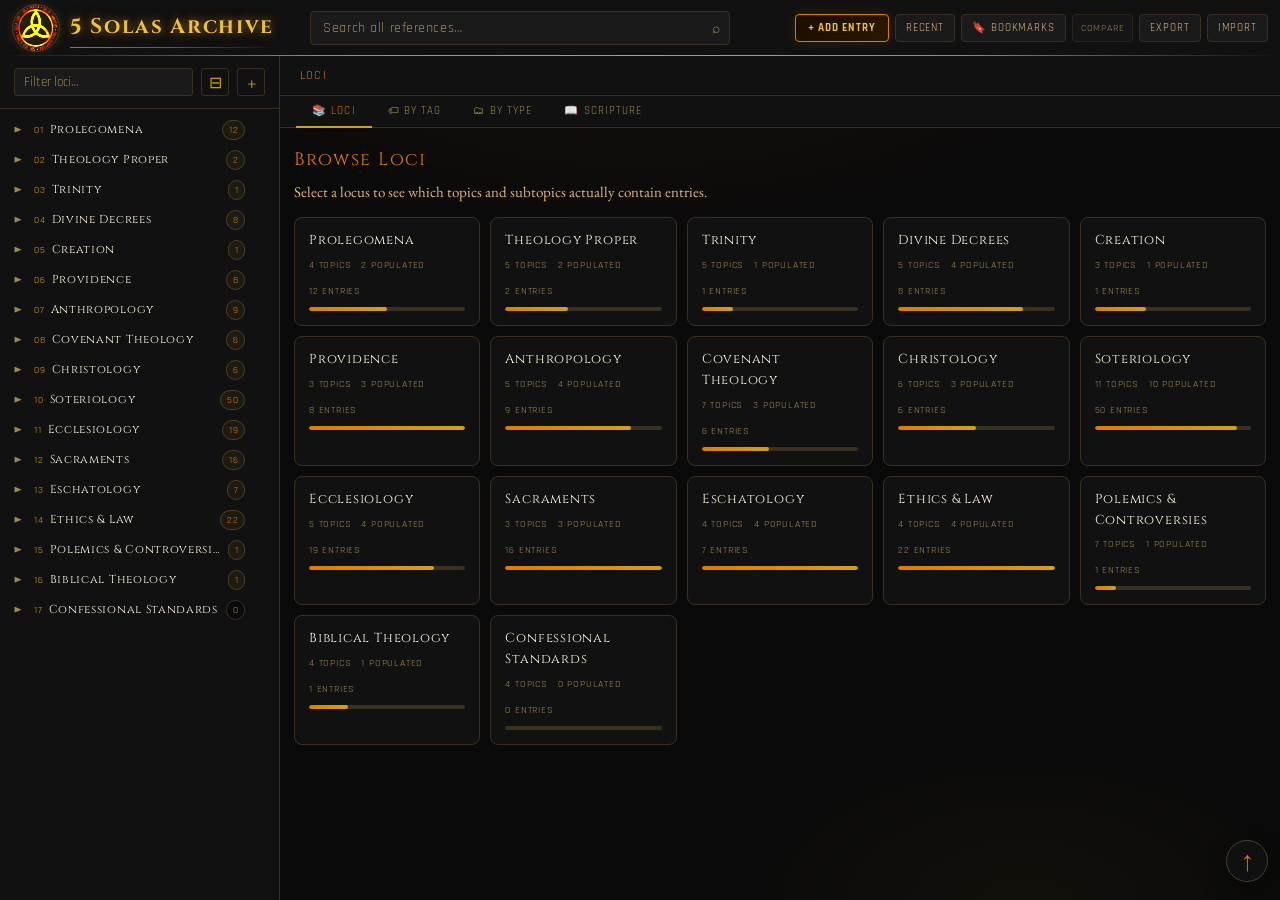
==== commit 120d5dbd: "Replace Study Queue with Bookmarks: individual entry bookmarking with filters and sort - Remove stud" ====
--- a/index.html
+++ b/index.html
@@ -21,7 +21,7 @@
     <div id="header-actions">
       <button id="quick-add-btn" onclick="openQuickAddModal()">+ Add Entry</button>
       <button class="hdr-btn" onclick="showView('recent')">Recent</button>
-      <button class="hdr-btn" onclick="showView('study-queue')">📌 Study</button>
+      <button class="hdr-btn" onclick="showView('bookmarks')">🔖 Bookmarks</button>
       <button class="hdr-btn secondary" id="compare-btn" onclick="showView('compare')">Compare</button>
       <button class="hdr-btn" onclick="exportData()">Export</button>
       <button class="hdr-btn" onclick="document.getElementById('import-file').click()">Import</button>
@@ -80,7 +80,7 @@
         <div id="tag-view"        style="display:none"></div>
         <div id="resource-view"   style="display:none"></div>
         <div id="compare-view"        style="display:none"></div>
-        <div id="study-queue-view"    style="display:none"></div>
+        <div id="bookmarks-view"       style="display:none"></div>
         <div id="scripture-index-view" style="display:none"></div>
       </div>
     </div>
--- a/styles.css
+++ b/styles.css
@@ -1590,42 +1590,24 @@
 .see-also-chip-remove:hover { color: #e74c3c; }
 
 /* ============================================================
-   STUDY QUEUE
+   BOOKMARKS
 ============================================================ */
-.study-dot {
+/* Bookmark button active state on entry cards */
+.entry-action-btn.bookmarked {
+  color: var(--gold) !important;
+  opacity: 1 !important;
+}
+/* Count badge inside section filter chips in bookmarks view */
+.bm-chip-cnt {
   display: inline-block;
-  width: 7px; height: 7px;
-  border-radius: 50%;
-  margin-left: 5px;
+  background: var(--bg);
+  border-radius: 8px;
+  padding: 0 5px;
+  font-size: 10px;
+  margin-left: 3px;
+  color: var(--text3);
   vertical-align: middle;
-  flex-shrink: 0;
-}
-.study-dot.queued   { background: #888; }
-.study-dot.studying { background: #4a9eff; }
-.study-dot.done     { background: #4caf50; }
-.study-queue-group { margin-bottom: 24px; }
-.study-queue-group-title {
-  font-size: 13px; font-weight: 700;
-  color: var(--gold); text-transform: uppercase;
-  letter-spacing: 0.08em;
-  padding: 4px 0 8px;
-  border-bottom: 1px solid var(--border);
-  margin-bottom: 10px;
-}
-.study-queue-item {
-  display: flex; align-items: center; gap: 10px;
-  padding: 8px 12px;
-  background: var(--card);
-  border: 1px solid var(--border);
-  border-radius: 8px;
-  margin-bottom: 6px;
-  cursor: pointer;
-  transition: border-color 0.15s;
-}
-.study-queue-item:hover { border-color: var(--gold); }
-.study-queue-item-text { flex: 1; }
-.study-queue-item-name { font-size: 13px; color: var(--text2); }
-.study-queue-item-path { font-size: 11px; color: var(--text3); margin-top: 2px; }
+}
 
 /* ============================================================
    SCRIPTURE INDEX
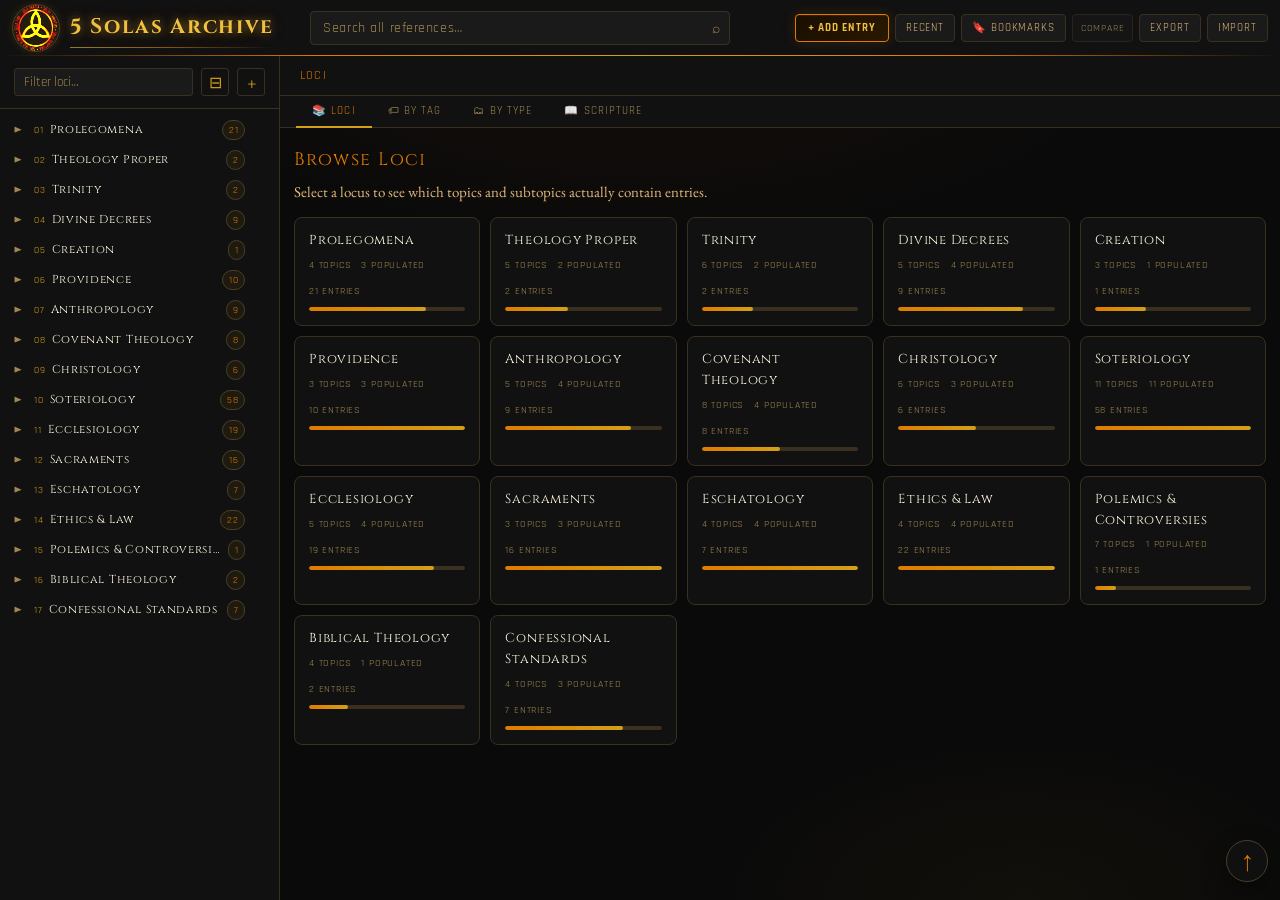
==== commit bb3b2756: "Load granular taxonomy patch assets in index" ====
--- a/index.html
+++ b/index.html
@@ -5,6 +5,7 @@
 <meta name="viewport" content="width=device-width, initial-scale=1.0">
 <title>5 Solas Archive</title>
 <link rel="stylesheet" href="styles.css">
+<link rel="stylesheet" href="taxonomy-patch.css">
 </head>
 <body>
 <div id="app">
@@ -21,7 +22,7 @@
     <div id="header-actions">
       <button id="quick-add-btn" onclick="openQuickAddModal()">+ Add Entry</button>
       <button class="hdr-btn" onclick="showView('recent')">Recent</button>
-      <button class="hdr-btn" onclick="showView('bookmarks')">🔖 Bookmarks</button>
+      <button class="hdr-btn" id="bookmarks-hdr-btn" onclick="showView('bookmarks')">🔖 Bookmarks</button>
       <button class="hdr-btn secondary" id="compare-btn" onclick="showView('compare')">Compare</button>
       <button class="hdr-btn" onclick="exportData()">Export</button>
       <button class="hdr-btn" onclick="document.getElementById('import-file').click()">Import</button>
@@ -80,7 +81,7 @@
         <div id="tag-view"        style="display:none"></div>
         <div id="resource-view"   style="display:none"></div>
         <div id="compare-view"        style="display:none"></div>
-        <div id="bookmarks-view"       style="display:none"></div>
+        <div id="bookmarks-view"      style="display:none"></div>
         <div id="scripture-index-view" style="display:none"></div>
       </div>
     </div>
@@ -126,5 +127,6 @@
 </div>
 
 <script src="app.js"></script>
+<script src="taxonomy-patch.js"></script>
 </body>
 </html>
--- a/styles.css
+++ b/styles.css
@@ -249,6 +249,7 @@
   #search-results { padding: 20px 20px 60px 20px; }
   #tag-view      { padding: 20px 20px 60px 20px; }
   #resource-view { padding: 20px 20px 60px 20px; }
+  #bookmarks-view { padding: 20px 20px 60px 20px; }
   #compare-view  { padding: 20px; height: 100%; display: flex; flex-direction: column; }
 
   /* ===== WELCOME SCREEN ===== */
@@ -1590,24 +1591,128 @@
 .see-also-chip-remove:hover { color: #e74c3c; }
 
 /* ============================================================
-   BOOKMARKS
+   BOOKMARK BUTTON ACTIVE STATE
 ============================================================ */
-/* Bookmark button active state on entry cards */
-.entry-action-btn.bookmarked {
-  color: var(--gold) !important;
-  opacity: 1 !important;
-}
-/* Count badge inside section filter chips in bookmarks view */
-.bm-chip-cnt {
-  display: inline-block;
-  background: var(--bg);
-  border-radius: 8px;
-  padding: 0 5px;
-  font-size: 10px;
-  margin-left: 3px;
-  color: var(--text3);
-  vertical-align: middle;
-}
+.entry-action-btn.bm-active {
+  border-color: var(--gold);
+  color: var(--gold);
+  background: rgba(212,160,23,.12);
+}
+.entry-action-btn.bm-active:hover {
+  background: rgba(212,160,23,.22);
+}
+
+/* ============================================================
+   BOOKMARKS VIEW
+============================================================ */
+.bm-header { margin-bottom: 14px; }
+.bm-header h2 {
+  font-family: 'Cinzel', serif;
+  font-size: 20px;
+  color: var(--gold);
+  letter-spacing: .06em;
+  margin: 0;
+}
+.bm-controls {
+  display: flex; align-items: center; gap: 10px;
+  margin-bottom: 12px; flex-wrap: wrap;
+}
+.bm-search-wrap {
+  position: relative; flex: 1; min-width: 160px;
+}
+.bm-search-input {
+  width: 100%; box-sizing: border-box;
+  background: var(--bg2); border: 1px solid var(--border);
+  color: var(--text); border-radius: 5px;
+  padding: 7px 30px 7px 10px; font-size: 13px;
+  font-family: 'Rajdhani', sans-serif; letter-spacing: .04em;
+}
+.bm-search-input:focus { outline: none; border-color: var(--gold2); }
+.bm-search-wrap .search-icon {
+  position: absolute; right: 9px; top: 50%; transform: translateY(-50%);
+  color: var(--text3); pointer-events: none;
+}
+.bm-sort-wrap {
+  display: flex; align-items: center; gap: 6px; white-space: nowrap;
+}
+.bm-sort-label {
+  font-family: 'Rajdhani', sans-serif; font-size: 12px;
+  color: var(--text3); text-transform: uppercase; letter-spacing: .06em;
+}
+.bm-sort-select {
+  background: var(--bg2); border: 1px solid var(--border);
+  color: var(--text2); border-radius: 4px;
+  padding: 5px 8px; font-size: 12px;
+  font-family: 'Rajdhani', sans-serif; letter-spacing: .04em;
+}
+.bm-sort-select:focus { outline: none; border-color: var(--gold2); }
+.bm-sec-filter-bar {
+  display: flex; flex-wrap: wrap; gap: 6px;
+  margin-bottom: 10px;
+}
+.bm-filter-chip {
+  background: var(--bg2); border: 1px solid var(--border);
+  color: var(--text3); border-radius: 12px;
+  padding: 4px 10px; font-size: 11px; cursor: pointer;
+  font-family: 'Rajdhani', sans-serif; letter-spacing: .06em;
+  text-transform: uppercase; transition: all .15s;
+}
+.bm-filter-chip:hover { border-color: var(--gold2); color: var(--gold2); }
+.bm-filter-chip.active {
+  background: var(--gold); color: #111;
+  border-color: var(--gold); font-weight: 700;
+}
+.bm-tag-bar {
+  display: flex; flex-wrap: wrap; gap: 5px;
+  margin-bottom: 10px;
+}
+.bm-tag-chip {
+  background: none; border: 1px solid var(--border2);
+  color: var(--text3); border-radius: 10px;
+  padding: 3px 9px; font-size: 11px; cursor: pointer;
+  font-family: 'Rajdhani', sans-serif; letter-spacing: .04em;
+  transition: all .15s;
+}
+.bm-tag-chip:hover { border-color: var(--gold2); color: var(--gold2); }
+.bm-tag-chip.active { background: rgba(212,160,23,.18); border-color: var(--gold); color: var(--gold); }
+.bm-stats-row {
+  display: flex; align-items: center; justify-content: space-between;
+  font-family: 'Rajdhani', sans-serif; font-size: 12px;
+  color: var(--text3); letter-spacing: .06em;
+  margin-bottom: 12px; gap: 8px; flex-wrap: wrap;
+}
+.bm-entries-list {
+  display: flex; flex-direction: column; gap: 8px;
+}
+.bm-undo-bar {
+  display: flex; align-items: center; justify-content: space-between;
+  background: rgba(212,160,23,.1);
+  border: 1px solid var(--gold);
+  border-radius: 6px;
+  padding: 9px 14px;
+  margin-bottom: 12px;
+  font-family: 'Rajdhani', sans-serif;
+  font-size: 13px;
+  color: var(--text2);
+  gap: 12px;
+  letter-spacing: .03em;
+}
+.bm-undo-btn {
+  background: var(--gold);
+  color: #111;
+  border: none;
+  border-radius: 4px;
+  padding: 5px 14px;
+  font-family: 'Rajdhani', sans-serif;
+  font-size: 12px;
+  font-weight: 700;
+  letter-spacing: .08em;
+  text-transform: uppercase;
+  cursor: pointer;
+  white-space: nowrap;
+  flex-shrink: 0;
+}
+.bm-undo-btn:hover { background: #e8b820; }
 
 /* ============================================================
    SCRIPTURE INDEX
--- a/taxonomy-patch.css
+++ b/taxonomy-patch.css
@@ -0,0 +1,3 @@
+:root {
+  --card: var(--bg3);
+}
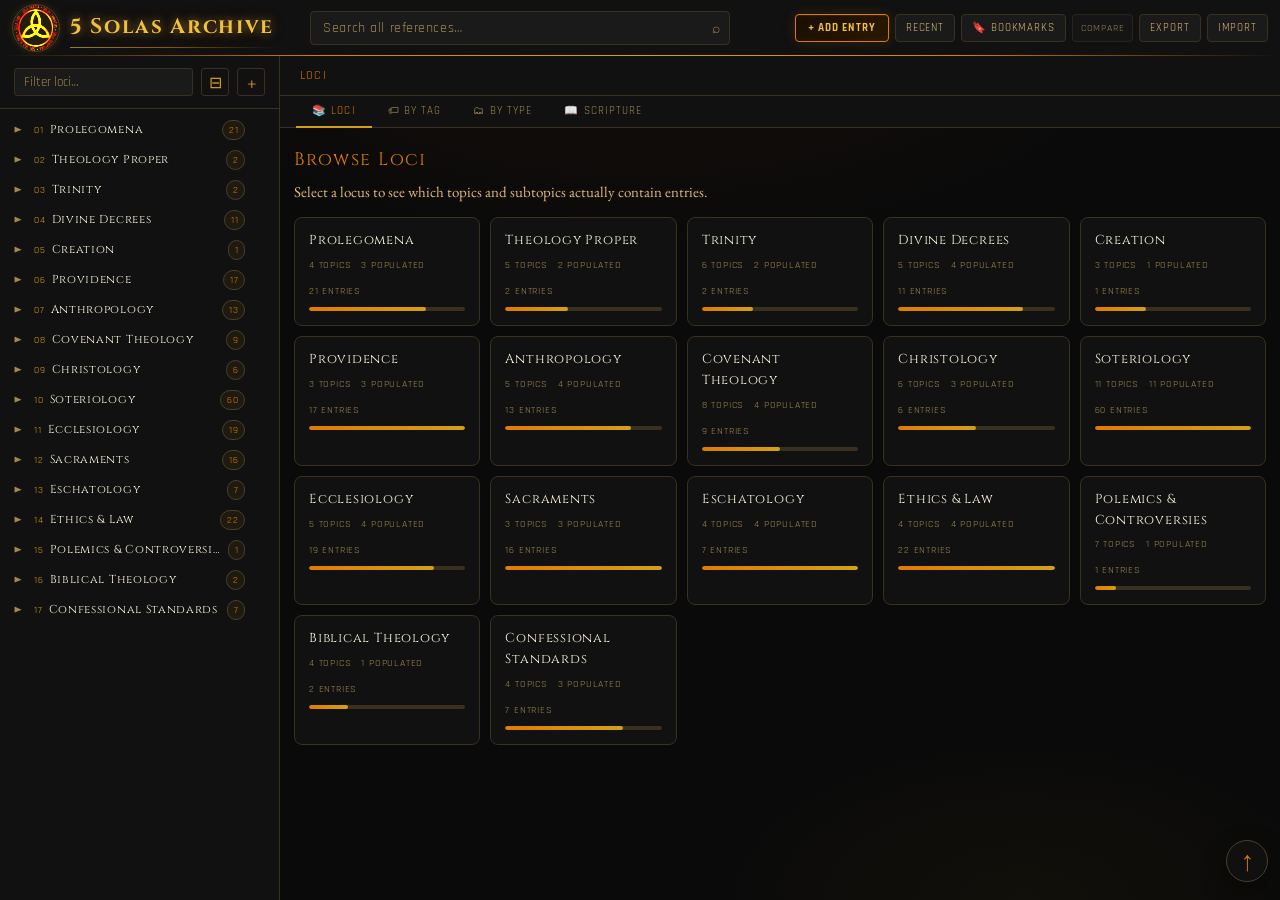
==== commit 65a71b1a: "Add structured source notes from RBO freedom of choice page" ====
--- a/index.html
+++ b/index.html
@@ -128,5 +128,6 @@
 
 <script src="app.js"></script>
 <script src="taxonomy-patch.js"></script>
+<script src="source-patch-rbo-free-will.js"></script>
 </body>
 </html>
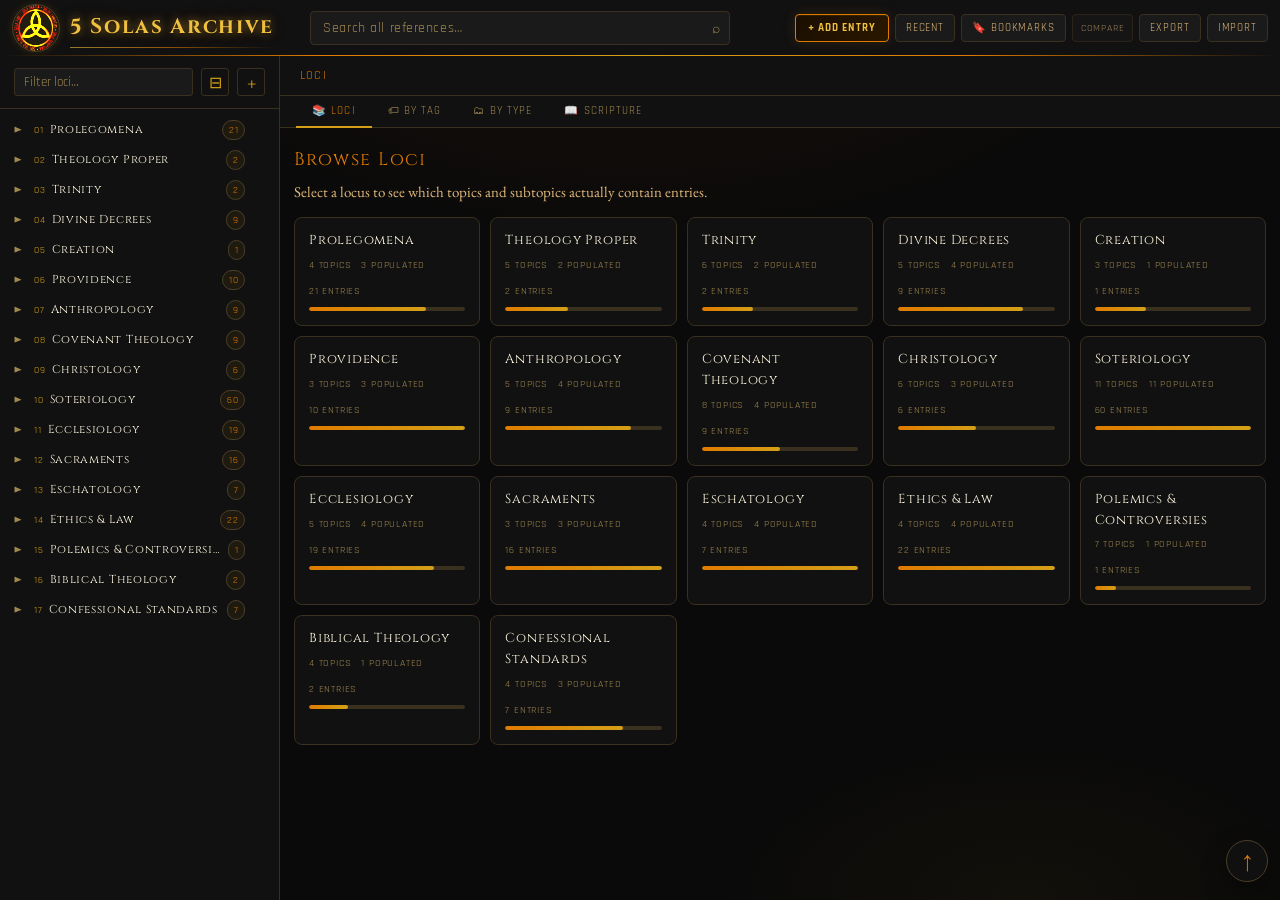
==== commit b7f91196: "Add subtle hidden GitHub source link to welcome screen Adds a "source" link pointing to the GitHub r" ====
--- a/index.html
+++ b/index.html
@@ -72,6 +72,7 @@
             <div class="ws-stat"><div class="ws-num" id="stat-tags">0</div><div class="ws-label">Tags</div></div>
           </div>
           <div id="loci-overview"></div>
+          <a id="github-link" href="https://github.com/nlt42886/5-solas-archive" target="_blank" rel="noopener" aria-label="View source on GitHub" title="View source on GitHub">source</a>
         </div>
         <div id="locus-view"      style="display:none"></div>
         <div id="topic-view"      style="display:none"></div>
@@ -128,6 +129,5 @@
 
 <script src="app.js"></script>
 <script src="taxonomy-patch.js"></script>
-<script src="source-patch-rbo-free-will.js"></script>
 </body>
 </html>
--- a/styles.css
+++ b/styles.css
@@ -1764,3 +1764,17 @@
   border-bottom: 1px solid var(--border);
   margin-bottom: 8px;
 }
+
+
+/* GitHub source link — subtle, not prominently visible */
+#github-link {
+  display: block;
+  margin-top: 24px;
+  font-size: 11px;
+  color: var(--text3);
+  opacity: 0.18;
+  text-decoration: none;
+  letter-spacing: 0.08em;
+  transition: opacity 0.3s;
+}
+#github-link:hover { opacity: 0.55; }
